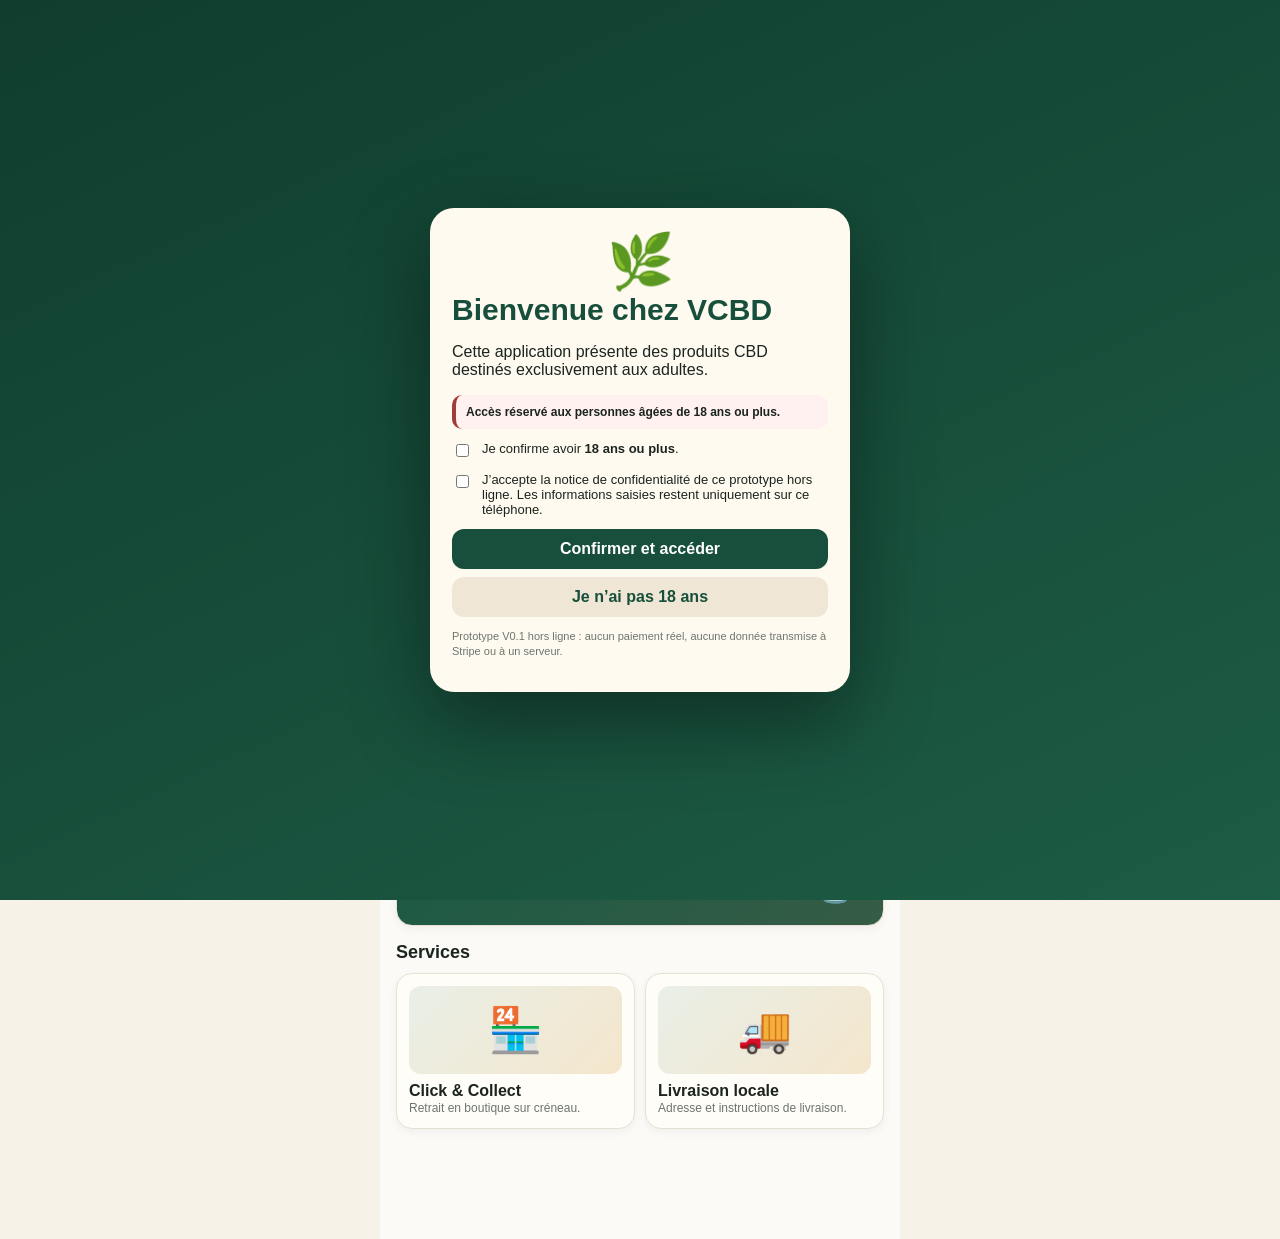
==== client/src/main/assets/index.html @ 36d1ec94 "Add complete offline VCBD client prototype" ====
<!doctype html><html lang="fr"><head><meta charset="utf-8"><meta name="viewport" content="width=device-width,initial-scale=1,maximum-scale=1,user-scalable=no"><title>VCBD Client</title><style>
:root{--g:#174f3c;--g2:#0f3d2f;--cream:#f7f2e8;--beige:#e9dfcc;--gold:#b99a5d;--text:#1b241f;--muted:#6d756f;--danger:#a33b35;--ok:#278454;--card:#fffdf8}*{box-sizing:border-box}body{margin:0;font-family:Arial,Helvetica,sans-serif;background:var(--cream);color:var(--text)}button,input,select,textarea{font:inherit}.app{max-width:520px;margin:auto;min-height:100vh;background:#fbfaf6;position:relative;padding-bottom:78px}.top{background:linear-gradient(140deg,var(--g2),var(--g));color:#fff;padding:18px 18px 20px}.brand{display:flex;align-items:center;gap:10px;font-size:25px;font-weight:800}.leaf{font-size:30px}.sub{font-size:12px;opacity:.85}.hero{margin-top:14px;background:rgba(255,255,255,.1);border:1px solid rgba(255,255,255,.18);border-radius:18px;padding:16px}.agepill{display:inline-flex;gap:6px;background:#fff;color:var(--g);padding:7px 10px;border-radius:999px;font-weight:700;font-size:12px}.hours{display:flex;gap:8px;margin-top:12px;flex-wrap:wrap}.chip{background:#fff;color:#2a352f;border-radius:12px;padding:9px 11px;font-size:12px;font-weight:700}.content{padding:16px}.section{margin:16px 0}.section h2{font-size:18px;margin:0 0 10px}.products{display:grid;grid-template-columns:1fr 1fr;gap:10px}.card{background:var(--card);border:1px solid #e7e0d4;border-radius:16px;padding:12px;box-shadow:0 3px 10px #0000000c}.pic{height:88px;border-radius:12px;background:linear-gradient(135deg,#e9efe7,#f4e6cc);display:flex;align-items:center;justify-content:center;font-size:44px}.title{font-weight:800;margin-top:8px}.muted{color:var(--muted);font-size:12px;line-height:1.35}.price{font-weight:800;margin-top:7px}.btn{border:0;border-radius:12px;padding:11px 14px;background:var(--g);color:white;font-weight:800}.btn.alt{background:#efe6d5;color:var(--g)}.btn.full{width:100%}.row{display:flex;gap:8px;align-items:center}.space{justify-content:space-between}.bottom{position:fixed;bottom:0;left:50%;transform:translateX(-50%);width:min(520px,100%);background:#fff;border-top:1px solid #e5ded2;display:grid;grid-template-columns:repeat(5,1fr);padding:8px 4px 10px;z-index:20}.nav{background:none;border:0;color:#526159;font-size:11px}.nav b{display:block;font-size:20px}.nav.active{color:var(--g);font-weight:800}.badge{background:var(--danger);color:#fff;border-radius:999px;padding:2px 6px;font-size:10px}.view{display:none}.view.active{display:block}.form label{display:block;font-size:12px;font-weight:700;margin:10px 0 5px}.form input,.form select,.form textarea{width:100%;padding:12px;border:1px solid #d8d0c3;border-radius:10px;background:white}.notice{background:#eef6f0;border-left:4px solid var(--ok);padding:10px;border-radius:10px;font-size:12px}.warn{background:#fff1ef;border-left-color:var(--danger)}.cartline{display:grid;grid-template-columns:48px 1fr auto;gap:10px;align-items:center;padding:10px 0;border-bottom:1px solid #eee}.qty button{border:1px solid #ccc;background:#fff;border-radius:8px;width:30px;height:30px}.qty{display:flex;gap:6px;align-items:center}.total{font-size:20px;font-weight:900}.gate{position:fixed;inset:0;background:linear-gradient(155deg,#103d2e,#1d5c45);z-index:1000;display:flex;align-items:center;justify-content:center;padding:18px}.gatebox{background:#fffaf0;border-radius:24px;padding:22px;max-width:420px;width:100%;box-shadow:0 30px 80px #0006}.gate h1{margin:0;color:var(--g);font-size:30px}.gate .big{font-size:54px;text-align:center}.check{display:flex;gap:10px;align-items:flex-start;margin:12px 0;font-size:13px}.blocked{text-align:center;padding:60px 20px}.status{padding:6px 9px;border-radius:999px;background:#e6f3ea;color:var(--ok);font-size:11px;font-weight:800}.storemap{height:170px;border-radius:16px;background:linear-gradient(135deg,#d7e6d7,#efe1c8);position:relative;overflow:hidden}.storemap:before,.storemap:after{content:"";position:absolute;background:#fff8;transform:rotate(25deg)}.storemap:before{width:500px;height:18px;left:-90px;top:70px}.storemap:after{width:18px;height:300px;left:220px;top:-60px}.pin{position:absolute;left:52%;top:45%;font-size:34px;z-index:2}.orderok{text-align:center;padding:25px}.stripe{border:1px solid #8b6cff;background:#f4f0ff;border-radius:12px;padding:12px}.tiny{font-size:11px}.deliver{border:1px solid #cfded2;background:#f6fbf7;border-radius:12px;padding:12px}.divider{height:1px;background:#e8e1d7;margin:14px 0}</style></head><body>
<div id="ageGate" class="gate"><div class="gatebox"><div class="big">🌿</div><h1>Bienvenue chez VCBD</h1><p>Cette application présente des produits CBD destinés exclusivement aux adultes.</p><div class="notice warn"><b>Accès réservé aux personnes âgées de 18 ans ou plus.</b></div><label class="check"><input id="ageCheck" type="checkbox"> <span>Je confirme avoir <b>18 ans ou plus</b>.</span></label><label class="check"><input id="privacyCheck" type="checkbox"> <span>J’accepte la notice de confidentialité de ce prototype hors ligne. Les informations saisies restent uniquement sur ce téléphone.</span></label><button class="btn full" onclick="enterApp()">Confirmer et accéder</button><button class="btn alt full" style="margin-top:8px" onclick="denyAge()">Je n’ai pas 18 ans</button><p class="tiny muted" style="margin-top:12px">Prototype V0.1 hors ligne : aucun paiement réel, aucune donnée transmise à Stripe ou à un serveur.</p></div></div>
<div class="app" id="app"><header class="top"><div class="brand"><span class="leaf">🌿</span><div>VCBD<div class="sub">CBD & Bien-être • Marseille</div></div></div><div class="hero"><div class="agepill">18+ Adultes uniquement</div><h2 style="margin:12px 0 4px">Bienvenue chez VCBD</h2><div class="sub">Votre boutique CBD • commande, retrait & livraison</div><div class="hours"><div class="chip">🕙 10h00–19h00</div><div class="chip">📍 Marseille 13008</div></div></div></header><main>
<section id="home" class="view active content"><div class="section"><div class="row space"><h2>Nos meilleures ventes</h2><button class="btn alt" onclick="showView('shop')">Voir tout</button></div><div id="best" class="products"></div></div><div class="section"><div class="card" style="background:linear-gradient(135deg,#1a5944,#365c45);color:white"><div class="row space"><div><div class="muted" style="color:#e8f2eb">Produit du moment</div><h2 style="margin:4px 0">Infusion Nuit Calme</h2><p style="font-size:13px">Chanvre, camomille, verveine et lavande.</p></div><div style="font-size:58px">🍵</div></div></div></div><div class="section"><h2>Services</h2><div class="products"><div class="card"><div class="pic">🏪</div><div class="title">Click & Collect</div><div class="muted">Retrait en boutique sur créneau.</div></div><div class="card"><div class="pic">🚚</div><div class="title">Livraison locale</div><div class="muted">Adresse et instructions de livraison.</div></div></div></div></section>
<section id="shop" class="view content"><div class="row space"><h2>Boutique</h2><span class="badge" id="cartBadge">0</span></div><div class="card"><input id="search" placeholder="Rechercher un produit..." oninput="renderProducts()" style="width:100%;padding:12px;border:1px solid #ddd;border-radius:10px"></div><div class="section"><div id="catalog" class="products"></div></div></section>
<section id="cart" class="view content"><h2>Mon panier</h2><div class="card" id="cartItems"></div><div class="section card"><div class="row space"><span>Sous-total</span><b id="subtotal">0,00 €</b></div><div class="row space" style="margin-top:8px"><span>Frais</span><b id="fees">0,00 €</b></div><div class="divider"></div><div class="row space total"><span>Total</span><span id="total">0,00 €</span></div></div><button class="btn full" onclick="showView('checkout')">Continuer</button></section>
<section id="checkout" class="view content"><h2>Coordonnées & livraison</h2><div class="notice">Toutes les données de cette démo sont enregistrées localement sur votre téléphone.</div><div class="form card"><label>Prénom</label><input id="firstName" placeholder="Votre prénom"><label>Nom</label><input id="lastName" placeholder="Votre nom"><label>Téléphone</label><input id="phone" type="tel" placeholder="06 ..."><label>E-mail</label><input id="email" type="email" placeholder="nom@email.fr"><label>Mode de réception</label><select id="fulfillment" onchange="toggleDelivery();updateTotals()"><option value="pickup">Retrait en boutique</option><option value="delivery">Livraison locale</option></select><div id="deliveryFields" style="display:none"><label>Adresse de livraison</label><input id="address" placeholder="N° et rue"><div class="row"><div style="flex:1"><label>Code postal</label><input id="zip" placeholder="13008"></div><div style="flex:1"><label>Ville</label><input id="city" value="Marseille"></div></div><label>Instructions de livraison</label><textarea id="instructions" rows="3" placeholder="Bâtiment, étage, interphone..."></textarea></div><div id="pickupFields"><label>Créneau de retrait</label><select id="slot"><option>14h00–15h00</option><option>15h00–16h00</option><option>16h00–17h00</option><option>17h00–18h00</option></select></div></div><div class="section card"><h2>Paiement</h2><label class="check"><input type="radio" name="pay" value="stripe" checked onchange="toggleStripe()"> Paiement par carte via Stripe — <b>démo</b></label><label class="check"><input type="radio" name="pay" value="onsite" onchange="toggleStripe()"> Paiement sur place</label><div id="stripeBox" class="stripe"><b>Stripe — mode prototype hors ligne</b><p class="muted">Aucune carte réelle n’est transmise. Utilisez uniquement les données de test affichées.</p><div class="form"><label>Carte de test</label><input value="4242 4242 4242 4242" readonly><div class="row"><input value="12/30" readonly><input value="123" readonly></div></div></div></div><div class="section card"><label class="check"><input id="adultOrder" type="checkbox"> Je confirme être âgé(e) de 18 ans ou plus.</label><div class="row space total"><span>Total</span><span id="checkoutTotal">0,00 €</span></div></div><button class="btn full" onclick="placeOrder()">Confirmer la commande</button></section>
<section id="profile" class="view content"><h2>VCBD Marseille</h2><div class="storemap"><div class="pin">📍</div></div><div class="section card"><b>VCBD — Boutique CBD & Bien-être</b><p class="muted">Marseille 13008 • secteur Vélodrome</p><p>🕙 Lundi–Samedi : 10h00–19h00<br>📞 04 XX XX XX XX</p></div><div class="section card"><h2>Confidentialité</h2><p class="muted">Cette V0.1 fonctionne intégralement hors ligne. Le profil, le panier et les commandes de démonstration sont stockés seulement dans la mémoire locale de l’application.</p><button class="btn alt" onclick="resetAge()">Revoir l’écran +18 / confidentialité</button></div></section>
<section id="success" class="view content"><div class="card orderok"><div style="font-size:62px">✅</div><h2>Commande enregistrée</h2><p id="successText"></p><p class="muted">Prototype hors ligne : la commande n’est pas transmise à la boutique et le paiement Stripe n’est pas réel.</p><button class="btn full" onclick="newOrder()">Retour à l’accueil</button></div></section></main><nav class="bottom"><button class="nav active" data-v="home" onclick="showView('home')"><b>⌂</b>Accueil</button><button class="nav" data-v="shop" onclick="showView('shop')"><b>▦</b>Boutique</button><button class="nav" data-v="cart" onclick="showView('cart')"><b>🛒</b>Panier</button><button class="nav" data-v="checkout" onclick="showView('checkout')"><b>✓</b>Commander</button><button class="nav" data-v="profile" onclick="showView('profile')"><b>◎</b>Profil</button></nav></div>
<script>const products=[{id:1,n:'Huile CBD 10%',d:'Spectre complet • 10 ml',p:34.90,e:'🧴'},{id:2,n:'Fleurs Amnesia CBD',d:'Fleurs premium • 1 g',p:8.90,e:'🌿'},{id:3,n:'Infusion Nuit Calme',d:'Chanvre & plantes • boîte',p:12.90,e:'🍵'},{id:4,n:'Baume Relaxant',d:'CBD 5% • 30 ml',p:24.90,e:'🫙'},{id:5,n:'Gummies Zen',d:'CBD 25 mg • x20',p:18.90,e:'🍬'},{id:6,n:'Grinder VCBD',d:'Aluminium premium',p:12.00,e:'⚙️'}];let cart=JSON.parse(localStorage.getItem('vcbd_cart')||'{}');function money(x){return x.toFixed(2).replace('.',',')+' €'}function save(){localStorage.setItem('vcbd_cart',JSON.stringify(cart));renderCart();updateBadge()}function enterApp(){if(!ageCheck.checked||!privacyCheck.checked){alert('Merci de confirmer votre majorité et la notice de confidentialité.');return}localStorage.setItem('vcbd_age_ok','1');ageGate.style.display='none'}function denyAge(){ageGate.innerHTML='<div class="gatebox blocked"><div class="big">🔒</div><h1>Accès refusé</h1><p>Cette application est réservée aux adultes de 18 ans ou plus.</p></div>'}function resetAge(){localStorage.removeItem('vcbd_age_ok');location.reload()}function productCard(p){return `<div class="card"><div class="pic">${p.e}</div><div class="title">${p.n}</div><div class="muted">${p.d}</div><div class="row space"><div class="price">${money(p.p)}</div><span class="status">En stock</span></div><button class="btn full" style="margin-top:9px" onclick="add(${p.id})">Ajouter</button></div>`}function renderProducts(){let q=(document.getElementById('search')?.value||'').toLowerCase();catalog.innerHTML=products.filter(p=>p.n.toLowerCase().includes(q)).map(productCard).join('')}function renderBest(){best.innerHTML=products.slice(0,4).map(productCard).join('')}function add(id){cart[id]=(cart[id]||0)+1;save();alert('Produit ajouté au panier.')}function change(id,d){cart[id]=(cart[id]||0)+d;if(cart[id]<=0)delete cart[id];save()}function subtotalVal(){return Object.entries(cart).reduce((s,[id,q])=>s+products.find(p=>p.id==id).p*q,0)}function feeVal(){return document.getElementById('fulfillment')?.value==='delivery'&&subtotalVal()>0?4.90:0}function renderCart(){let entries=Object.entries(cart);cartItems.innerHTML=entries.length?entries.map(([id,q])=>{let p=products.find(x=>x.id==id);return `<div class="cartline"><div class="pic" style="height:48px">${p.e}</div><div><b>${p.n}</b><div class="muted">${money(p.p)}</div></div><div class="qty"><button onclick="change(${id},-1)">−</button><b>${q}</b><button onclick="change(${id},1)">+</button></div></div>`}).join(''):'<p class="muted">Votre panier est vide.</p>';updateTotals()}function updateTotals(){let s=subtotalVal(),f=feeVal(),t=s+f;subtotal.textContent=money(s);fees.textContent=money(f);total.textContent=money(t);checkoutTotal.textContent=money(t)}function updateBadge(){cartBadge.textContent=Object.values(cart).reduce((a,b)=>a+b,0)}function toggleDelivery(){let d=fulfillment.value==='delivery';deliveryFields.style.display=d?'block':'none';pickupFields.style.display=d?'none':'block'}function toggleStripe(){stripeBox.style.display=document.querySelector('input[name=pay]:checked').value==='stripe'?'block':'none'}function showView(id){document.querySelectorAll('.view').forEach(v=>v.classList.remove('active'));document.getElementById(id).classList.add('active');document.querySelectorAll('.nav').forEach(n=>n.classList.toggle('active',n.dataset.v===id));if(id==='cart'||id==='checkout')updateTotals();window.scrollTo(0,0)}function placeOrder(){if(!Object.keys(cart).length){alert('Votre panier est vide.');return}if(!firstName.value.trim()||!lastName.value.trim()||!phone.value.trim()){alert('Merci de renseigner prénom, nom et téléphone.');return}if(fulfillment.value==='delivery'&&(!address.value.trim()||!zip.value.trim()||!city.value.trim())){alert('Merci de renseigner l’adresse complète de livraison.');return}if(!adultOrder.checked){alert('Merci de confirmer que vous avez 18 ans ou plus.');return}let pay=document.querySelector('input[name=pay]:checked').value;let order={id:'VCBD-'+Date.now().toString().slice(-6),name:firstName.value+' '+lastName.value,total:subtotalVal()+feeVal(),fulfillment:fulfillment.value,payment:pay,date:new Date().toISOString()};let h=JSON.parse(localStorage.getItem('vcbd_orders')||'[]');h.unshift(order);localStorage.setItem('vcbd_orders',JSON.stringify(h));successText.textContent=`${order.id} • ${order.name} • ${money(order.total)} • ${order.fulfillment==='delivery'?'livraison':'retrait boutique'}`;cart={};save();showView('success')}function newOrder(){showView('home')}if(localStorage.getItem('vcbd_age_ok')==='1')ageGate.style.display='none';renderProducts();renderBest();renderCart();updateBadge();</script></body></html>
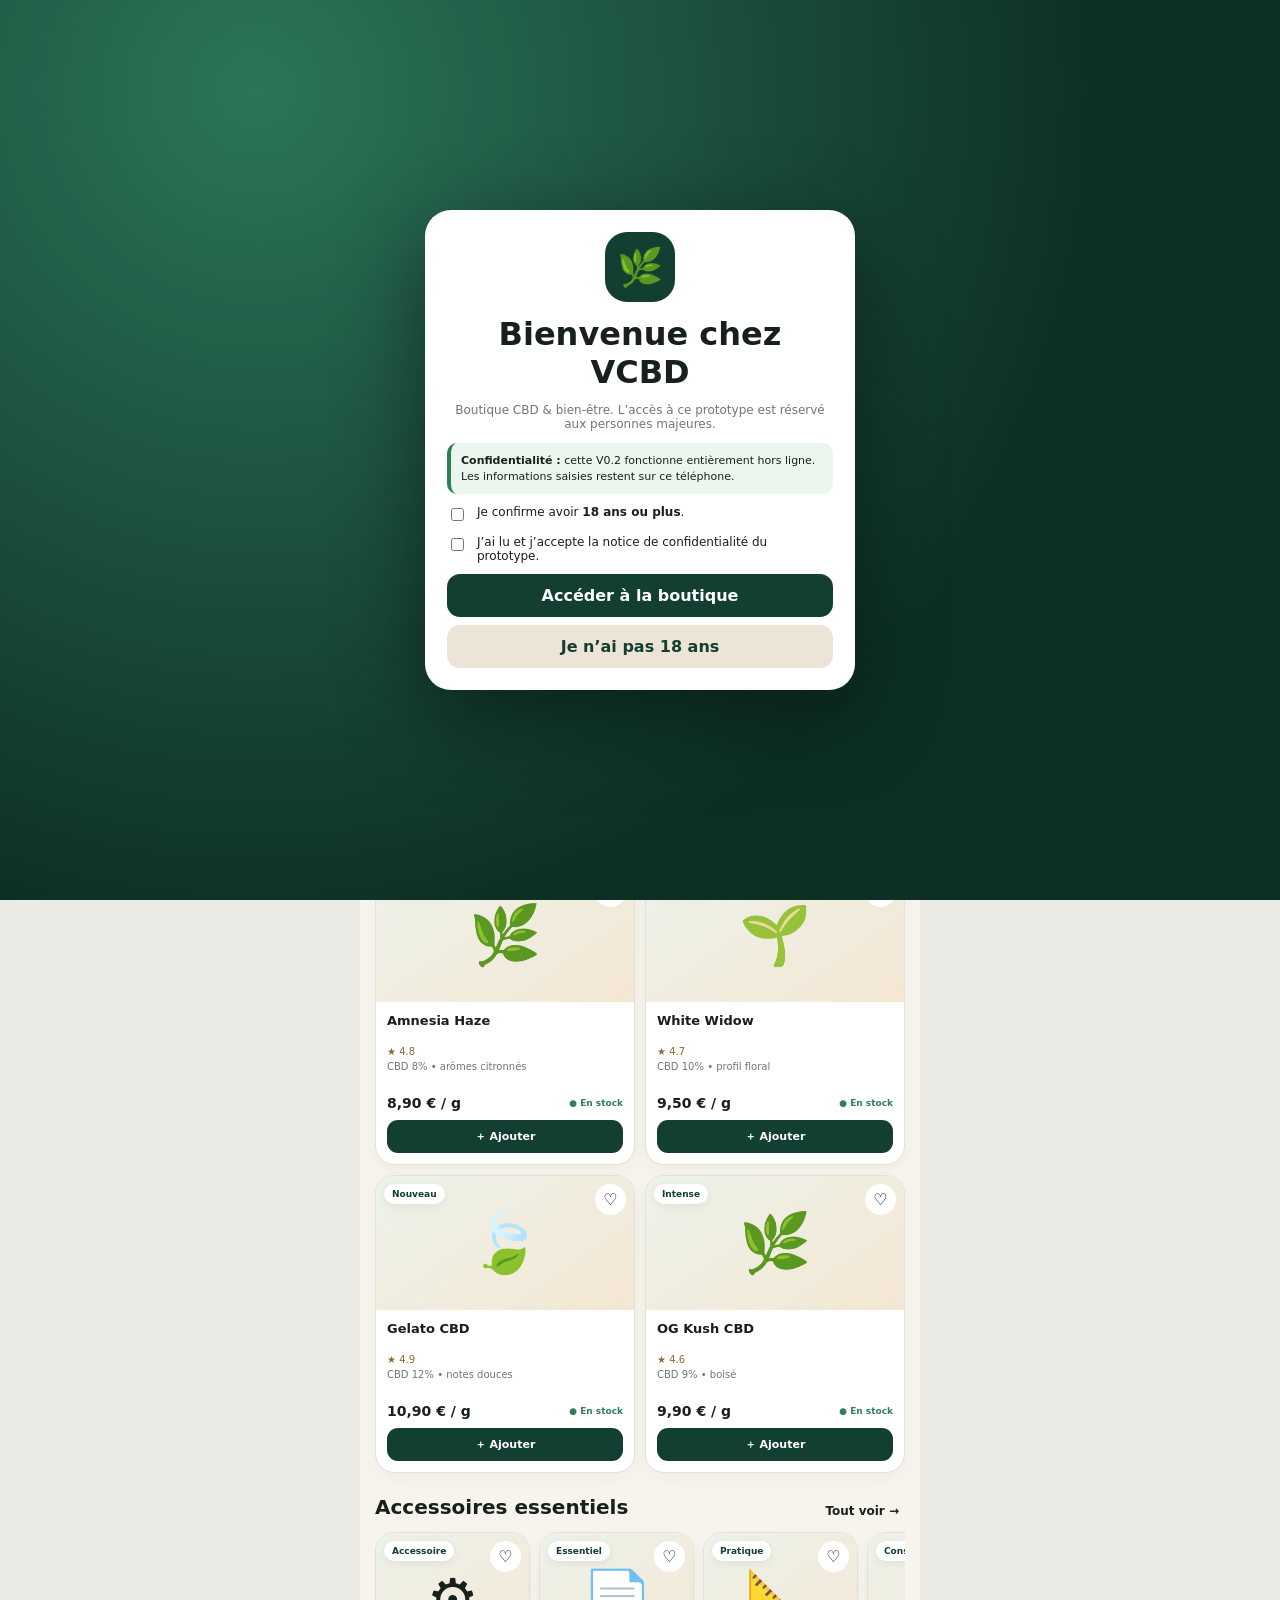
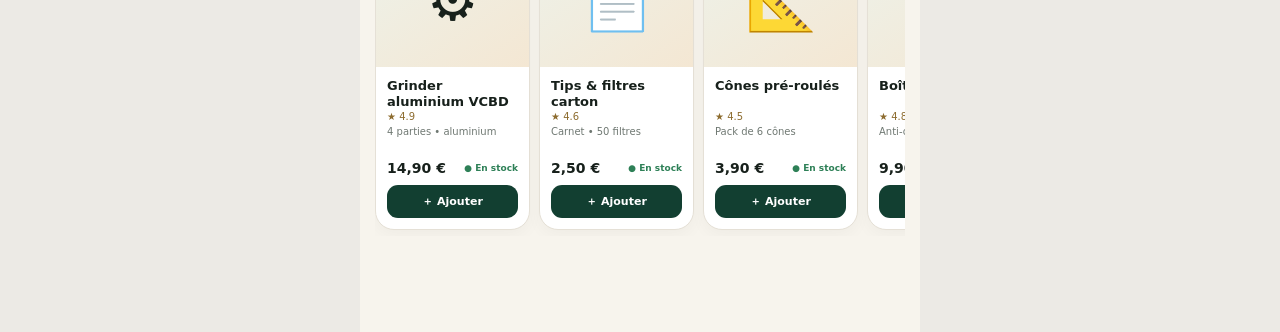
==== commit 43c161df: "Redesign client app as modern ecommerce V0.2" ====
--- a/client/src/main/assets/index.html
+++ b/client/src/main/assets/index.html
@@ -1,11 +1,52 @@
-<!doctype html><html lang="fr"><head><meta charset="utf-8"><meta name="viewport" content="width=device-width,initial-scale=1,maximum-scale=1,user-scalable=no"><title>VCBD Client</title><style>
-:root{--g:#174f3c;--g2:#0f3d2f;--cream:#f7f2e8;--beige:#e9dfcc;--gold:#b99a5d;--text:#1b241f;--muted:#6d756f;--danger:#a33b35;--ok:#278454;--card:#fffdf8}*{box-sizing:border-box}body{margin:0;font-family:Arial,Helvetica,sans-serif;background:var(--cream);color:var(--text)}button,input,select,textarea{font:inherit}.app{max-width:520px;margin:auto;min-height:100vh;background:#fbfaf6;position:relative;padding-bottom:78px}.top{background:linear-gradient(140deg,var(--g2),var(--g));color:#fff;padding:18px 18px 20px}.brand{display:flex;align-items:center;gap:10px;font-size:25px;font-weight:800}.leaf{font-size:30px}.sub{font-size:12px;opacity:.85}.hero{margin-top:14px;background:rgba(255,255,255,.1);border:1px solid rgba(255,255,255,.18);border-radius:18px;padding:16px}.agepill{display:inline-flex;gap:6px;background:#fff;color:var(--g);padding:7px 10px;border-radius:999px;font-weight:700;font-size:12px}.hours{display:flex;gap:8px;margin-top:12px;flex-wrap:wrap}.chip{background:#fff;color:#2a352f;border-radius:12px;padding:9px 11px;font-size:12px;font-weight:700}.content{padding:16px}.section{margin:16px 0}.section h2{font-size:18px;margin:0 0 10px}.products{display:grid;grid-template-columns:1fr 1fr;gap:10px}.card{background:var(--card);border:1px solid #e7e0d4;border-radius:16px;padding:12px;box-shadow:0 3px 10px #0000000c}.pic{height:88px;border-radius:12px;background:linear-gradient(135deg,#e9efe7,#f4e6cc);display:flex;align-items:center;justify-content:center;font-size:44px}.title{font-weight:800;margin-top:8px}.muted{color:var(--muted);font-size:12px;line-height:1.35}.price{font-weight:800;margin-top:7px}.btn{border:0;border-radius:12px;padding:11px 14px;background:var(--g);color:white;font-weight:800}.btn.alt{background:#efe6d5;color:var(--g)}.btn.full{width:100%}.row{display:flex;gap:8px;align-items:center}.space{justify-content:space-between}.bottom{position:fixed;bottom:0;left:50%;transform:translateX(-50%);width:min(520px,100%);background:#fff;border-top:1px solid #e5ded2;display:grid;grid-template-columns:repeat(5,1fr);padding:8px 4px 10px;z-index:20}.nav{background:none;border:0;color:#526159;font-size:11px}.nav b{display:block;font-size:20px}.nav.active{color:var(--g);font-weight:800}.badge{background:var(--danger);color:#fff;border-radius:999px;padding:2px 6px;font-size:10px}.view{display:none}.view.active{display:block}.form label{display:block;font-size:12px;font-weight:700;margin:10px 0 5px}.form input,.form select,.form textarea{width:100%;padding:12px;border:1px solid #d8d0c3;border-radius:10px;background:white}.notice{background:#eef6f0;border-left:4px solid var(--ok);padding:10px;border-radius:10px;font-size:12px}.warn{background:#fff1ef;border-left-color:var(--danger)}.cartline{display:grid;grid-template-columns:48px 1fr auto;gap:10px;align-items:center;padding:10px 0;border-bottom:1px solid #eee}.qty button{border:1px solid #ccc;background:#fff;border-radius:8px;width:30px;height:30px}.qty{display:flex;gap:6px;align-items:center}.total{font-size:20px;font-weight:900}.gate{position:fixed;inset:0;background:linear-gradient(155deg,#103d2e,#1d5c45);z-index:1000;display:flex;align-items:center;justify-content:center;padding:18px}.gatebox{background:#fffaf0;border-radius:24px;padding:22px;max-width:420px;width:100%;box-shadow:0 30px 80px #0006}.gate h1{margin:0;color:var(--g);font-size:30px}.gate .big{font-size:54px;text-align:center}.check{display:flex;gap:10px;align-items:flex-start;margin:12px 0;font-size:13px}.blocked{text-align:center;padding:60px 20px}.status{padding:6px 9px;border-radius:999px;background:#e6f3ea;color:var(--ok);font-size:11px;font-weight:800}.storemap{height:170px;border-radius:16px;background:linear-gradient(135deg,#d7e6d7,#efe1c8);position:relative;overflow:hidden}.storemap:before,.storemap:after{content:"";position:absolute;background:#fff8;transform:rotate(25deg)}.storemap:before{width:500px;height:18px;left:-90px;top:70px}.storemap:after{width:18px;height:300px;left:220px;top:-60px}.pin{position:absolute;left:52%;top:45%;font-size:34px;z-index:2}.orderok{text-align:center;padding:25px}.stripe{border:1px solid #8b6cff;background:#f4f0ff;border-radius:12px;padding:12px}.tiny{font-size:11px}.deliver{border:1px solid #cfded2;background:#f6fbf7;border-radius:12px;padding:12px}.divider{height:1px;background:#e8e1d7;margin:14px 0}</style></head><body>
-<div id="ageGate" class="gate"><div class="gatebox"><div class="big">🌿</div><h1>Bienvenue chez VCBD</h1><p>Cette application présente des produits CBD destinés exclusivement aux adultes.</p><div class="notice warn"><b>Accès réservé aux personnes âgées de 18 ans ou plus.</b></div><label class="check"><input id="ageCheck" type="checkbox"> <span>Je confirme avoir <b>18 ans ou plus</b>.</span></label><label class="check"><input id="privacyCheck" type="checkbox"> <span>J’accepte la notice de confidentialité de ce prototype hors ligne. Les informations saisies restent uniquement sur ce téléphone.</span></label><button class="btn full" onclick="enterApp()">Confirmer et accéder</button><button class="btn alt full" style="margin-top:8px" onclick="denyAge()">Je n’ai pas 18 ans</button><p class="tiny muted" style="margin-top:12px">Prototype V0.1 hors ligne : aucun paiement réel, aucune donnée transmise à Stripe ou à un serveur.</p></div></div>
-<div class="app" id="app"><header class="top"><div class="brand"><span class="leaf">🌿</span><div>VCBD<div class="sub">CBD & Bien-être • Marseille</div></div></div><div class="hero"><div class="agepill">18+ Adultes uniquement</div><h2 style="margin:12px 0 4px">Bienvenue chez VCBD</h2><div class="sub">Votre boutique CBD • commande, retrait & livraison</div><div class="hours"><div class="chip">🕙 10h00–19h00</div><div class="chip">📍 Marseille 13008</div></div></div></header><main>
-<section id="home" class="view active content"><div class="section"><div class="row space"><h2>Nos meilleures ventes</h2><button class="btn alt" onclick="showView('shop')">Voir tout</button></div><div id="best" class="products"></div></div><div class="section"><div class="card" style="background:linear-gradient(135deg,#1a5944,#365c45);color:white"><div class="row space"><div><div class="muted" style="color:#e8f2eb">Produit du moment</div><h2 style="margin:4px 0">Infusion Nuit Calme</h2><p style="font-size:13px">Chanvre, camomille, verveine et lavande.</p></div><div style="font-size:58px">🍵</div></div></div></div><div class="section"><h2>Services</h2><div class="products"><div class="card"><div class="pic">🏪</div><div class="title">Click & Collect</div><div class="muted">Retrait en boutique sur créneau.</div></div><div class="card"><div class="pic">🚚</div><div class="title">Livraison locale</div><div class="muted">Adresse et instructions de livraison.</div></div></div></div></section>
-<section id="shop" class="view content"><div class="row space"><h2>Boutique</h2><span class="badge" id="cartBadge">0</span></div><div class="card"><input id="search" placeholder="Rechercher un produit..." oninput="renderProducts()" style="width:100%;padding:12px;border:1px solid #ddd;border-radius:10px"></div><div class="section"><div id="catalog" class="products"></div></div></section>
-<section id="cart" class="view content"><h2>Mon panier</h2><div class="card" id="cartItems"></div><div class="section card"><div class="row space"><span>Sous-total</span><b id="subtotal">0,00 €</b></div><div class="row space" style="margin-top:8px"><span>Frais</span><b id="fees">0,00 €</b></div><div class="divider"></div><div class="row space total"><span>Total</span><span id="total">0,00 €</span></div></div><button class="btn full" onclick="showView('checkout')">Continuer</button></section>
-<section id="checkout" class="view content"><h2>Coordonnées & livraison</h2><div class="notice">Toutes les données de cette démo sont enregistrées localement sur votre téléphone.</div><div class="form card"><label>Prénom</label><input id="firstName" placeholder="Votre prénom"><label>Nom</label><input id="lastName" placeholder="Votre nom"><label>Téléphone</label><input id="phone" type="tel" placeholder="06 ..."><label>E-mail</label><input id="email" type="email" placeholder="nom@email.fr"><label>Mode de réception</label><select id="fulfillment" onchange="toggleDelivery();updateTotals()"><option value="pickup">Retrait en boutique</option><option value="delivery">Livraison locale</option></select><div id="deliveryFields" style="display:none"><label>Adresse de livraison</label><input id="address" placeholder="N° et rue"><div class="row"><div style="flex:1"><label>Code postal</label><input id="zip" placeholder="13008"></div><div style="flex:1"><label>Ville</label><input id="city" value="Marseille"></div></div><label>Instructions de livraison</label><textarea id="instructions" rows="3" placeholder="Bâtiment, étage, interphone..."></textarea></div><div id="pickupFields"><label>Créneau de retrait</label><select id="slot"><option>14h00–15h00</option><option>15h00–16h00</option><option>16h00–17h00</option><option>17h00–18h00</option></select></div></div><div class="section card"><h2>Paiement</h2><label class="check"><input type="radio" name="pay" value="stripe" checked onchange="toggleStripe()"> Paiement par carte via Stripe — <b>démo</b></label><label class="check"><input type="radio" name="pay" value="onsite" onchange="toggleStripe()"> Paiement sur place</label><div id="stripeBox" class="stripe"><b>Stripe — mode prototype hors ligne</b><p class="muted">Aucune carte réelle n’est transmise. Utilisez uniquement les données de test affichées.</p><div class="form"><label>Carte de test</label><input value="4242 4242 4242 4242" readonly><div class="row"><input value="12/30" readonly><input value="123" readonly></div></div></div></div><div class="section card"><label class="check"><input id="adultOrder" type="checkbox"> Je confirme être âgé(e) de 18 ans ou plus.</label><div class="row space total"><span>Total</span><span id="checkoutTotal">0,00 €</span></div></div><button class="btn full" onclick="placeOrder()">Confirmer la commande</button></section>
-<section id="profile" class="view content"><h2>VCBD Marseille</h2><div class="storemap"><div class="pin">📍</div></div><div class="section card"><b>VCBD — Boutique CBD & Bien-être</b><p class="muted">Marseille 13008 • secteur Vélodrome</p><p>🕙 Lundi–Samedi : 10h00–19h00<br>📞 04 XX XX XX XX</p></div><div class="section card"><h2>Confidentialité</h2><p class="muted">Cette V0.1 fonctionne intégralement hors ligne. Le profil, le panier et les commandes de démonstration sont stockés seulement dans la mémoire locale de l’application.</p><button class="btn alt" onclick="resetAge()">Revoir l’écran +18 / confidentialité</button></div></section>
-<section id="success" class="view content"><div class="card orderok"><div style="font-size:62px">✅</div><h2>Commande enregistrée</h2><p id="successText"></p><p class="muted">Prototype hors ligne : la commande n’est pas transmise à la boutique et le paiement Stripe n’est pas réel.</p><button class="btn full" onclick="newOrder()">Retour à l’accueil</button></div></section></main><nav class="bottom"><button class="nav active" data-v="home" onclick="showView('home')"><b>⌂</b>Accueil</button><button class="nav" data-v="shop" onclick="showView('shop')"><b>▦</b>Boutique</button><button class="nav" data-v="cart" onclick="showView('cart')"><b>🛒</b>Panier</button><button class="nav" data-v="checkout" onclick="showView('checkout')"><b>✓</b>Commander</button><button class="nav" data-v="profile" onclick="showView('profile')"><b>◎</b>Profil</button></nav></div>
-<script>const products=[{id:1,n:'Huile CBD 10%',d:'Spectre complet • 10 ml',p:34.90,e:'🧴'},{id:2,n:'Fleurs Amnesia CBD',d:'Fleurs premium • 1 g',p:8.90,e:'🌿'},{id:3,n:'Infusion Nuit Calme',d:'Chanvre & plantes • boîte',p:12.90,e:'🍵'},{id:4,n:'Baume Relaxant',d:'CBD 5% • 30 ml',p:24.90,e:'🫙'},{id:5,n:'Gummies Zen',d:'CBD 25 mg • x20',p:18.90,e:'🍬'},{id:6,n:'Grinder VCBD',d:'Aluminium premium',p:12.00,e:'⚙️'}];let cart=JSON.parse(localStorage.getItem('vcbd_cart')||'{}');function money(x){return x.toFixed(2).replace('.',',')+' €'}function save(){localStorage.setItem('vcbd_cart',JSON.stringify(cart));renderCart();updateBadge()}function enterApp(){if(!ageCheck.checked||!privacyCheck.checked){alert('Merci de confirmer votre majorité et la notice de confidentialité.');return}localStorage.setItem('vcbd_age_ok','1');ageGate.style.display='none'}function denyAge(){ageGate.innerHTML='<div class="gatebox blocked"><div class="big">🔒</div><h1>Accès refusé</h1><p>Cette application est réservée aux adultes de 18 ans ou plus.</p></div>'}function resetAge(){localStorage.removeItem('vcbd_age_ok');location.reload()}function productCard(p){return `<div class="card"><div class="pic">${p.e}</div><div class="title">${p.n}</div><div class="muted">${p.d}</div><div class="row space"><div class="price">${money(p.p)}</div><span class="status">En stock</span></div><button class="btn full" style="margin-top:9px" onclick="add(${p.id})">Ajouter</button></div>`}function renderProducts(){let q=(document.getElementById('search')?.value||'').toLowerCase();catalog.innerHTML=products.filter(p=>p.n.toLowerCase().includes(q)).map(productCard).join('')}function renderBest(){best.innerHTML=products.slice(0,4).map(productCard).join('')}function add(id){cart[id]=(cart[id]||0)+1;save();alert('Produit ajouté au panier.')}function change(id,d){cart[id]=(cart[id]||0)+d;if(cart[id]<=0)delete cart[id];save()}function subtotalVal(){return Object.entries(cart).reduce((s,[id,q])=>s+products.find(p=>p.id==id).p*q,0)}function feeVal(){return document.getElementById('fulfillment')?.value==='delivery'&&subtotalVal()>0?4.90:0}function renderCart(){let entries=Object.entries(cart);cartItems.innerHTML=entries.length?entries.map(([id,q])=>{let p=products.find(x=>x.id==id);return `<div class="cartline"><div class="pic" style="height:48px">${p.e}</div><div><b>${p.n}</b><div class="muted">${money(p.p)}</div></div><div class="qty"><button onclick="change(${id},-1)">−</button><b>${q}</b><button onclick="change(${id},1)">+</button></div></div>`}).join(''):'<p class="muted">Votre panier est vide.</p>';updateTotals()}function updateTotals(){let s=subtotalVal(),f=feeVal(),t=s+f;subtotal.textContent=money(s);fees.textContent=money(f);total.textContent=money(t);checkoutTotal.textContent=money(t)}function updateBadge(){cartBadge.textContent=Object.values(cart).reduce((a,b)=>a+b,0)}function toggleDelivery(){let d=fulfillment.value==='delivery';deliveryFields.style.display=d?'block':'none';pickupFields.style.display=d?'none':'block'}function toggleStripe(){stripeBox.style.display=document.querySelector('input[name=pay]:checked').value==='stripe'?'block':'none'}function showView(id){document.querySelectorAll('.view').forEach(v=>v.classList.remove('active'));document.getElementById(id).classList.add('active');document.querySelectorAll('.nav').forEach(n=>n.classList.toggle('active',n.dataset.v===id));if(id==='cart'||id==='checkout')updateTotals();window.scrollTo(0,0)}function placeOrder(){if(!Object.keys(cart).length){alert('Votre panier est vide.');return}if(!firstName.value.trim()||!lastName.value.trim()||!phone.value.trim()){alert('Merci de renseigner prénom, nom et téléphone.');return}if(fulfillment.value==='delivery'&&(!address.value.trim()||!zip.value.trim()||!city.value.trim())){alert('Merci de renseigner l’adresse complète de livraison.');return}if(!adultOrder.checked){alert('Merci de confirmer que vous avez 18 ans ou plus.');return}let pay=document.querySelector('input[name=pay]:checked').value;let order={id:'VCBD-'+Date.now().toString().slice(-6),name:firstName.value+' '+lastName.value,total:subtotalVal()+feeVal(),fulfillment:fulfillment.value,payment:pay,date:new Date().toISOString()};let h=JSON.parse(localStorage.getItem('vcbd_orders')||'[]');h.unshift(order);localStorage.setItem('vcbd_orders',JSON.stringify(h));successText.textContent=`${order.id} • ${order.name} • ${money(order.total)} • ${order.fulfillment==='delivery'?'livraison':'retrait boutique'}`;cart={};save();showView('success')}function newOrder(){showView('home')}if(localStorage.getItem('vcbd_age_ok')==='1')ageGate.style.display='none';renderProducts();renderBest();renderCart();updateBadge();</script></body></html>+<!doctype html>
+<html lang="fr"><head><meta charset="utf-8"><meta name="viewport" content="width=device-width,initial-scale=1,maximum-scale=1,user-scalable=no"><title>VCBD Client V0.2</title><style>
+:root{--g:#123f31;--g2:#1f6049;--sage:#dfe9df;--cream:#f7f4ed;--sand:#ece4d6;--ink:#17201b;--muted:#6f7872;--line:#e5e0d6;--card:#fff;--gold:#c4a25e;--red:#a54138;--ok:#2e8057;--shadow:0 10px 28px rgba(22,49,38,.09)}*{box-sizing:border-box}html,body{margin:0;background:#eceae5;color:var(--ink);font-family:Inter,ui-sans-serif,system-ui,-apple-system,Segoe UI,Roboto,Arial}button,input,select,textarea{font:inherit}button{cursor:pointer}.app{max-width:560px;margin:auto;min-height:100vh;background:var(--cream);padding-bottom:82px}.topbar{position:sticky;top:0;z-index:40;background:rgba(247,244,237,.96);backdrop-filter:blur(14px);border-bottom:1px solid var(--line)}.head{display:flex;align-items:center;justify-content:space-between;padding:13px 16px}.brand{display:flex;gap:9px;align-items:center}.logo{width:38px;height:38px;border-radius:13px;background:var(--g);color:#fff;display:grid;place-items:center;font-size:22px}.brand strong{font-size:21px;letter-spacing:.5px}.brand small{display:block;color:var(--muted);font-size:10px}.iconbtn{border:0;background:#fff;width:40px;height:40px;border-radius:12px;box-shadow:0 3px 12px #0000000c;position:relative}.count{position:absolute;right:-3px;top:-4px;background:var(--red);color:#fff;border-radius:999px;font-size:10px;min-width:18px;height:18px;display:grid;place-items:center;padding:0 4px}.promo{background:var(--g);color:white;text-align:center;padding:7px;font-size:11px}.content{padding:14px 15px}.hero{background:linear-gradient(135deg,#183f32,#2f6b51 60%,#d0b16e);color:white;border-radius:24px;padding:22px;min-height:210px;position:relative;overflow:hidden;box-shadow:var(--shadow)}.hero:after{content:"🌿";position:absolute;font-size:150px;right:-22px;bottom:-42px;opacity:.17;transform:rotate(-16deg)}.hero h1{font-size:31px;line-height:1.05;margin:18px 0 8px;max-width:310px}.hero p{font-size:13px;opacity:.88;max-width:300px;line-height:1.45}.eyebrow{display:inline-flex;gap:6px;background:#ffffff18;border:1px solid #ffffff35;padding:7px 10px;border-radius:999px;font-size:11px;font-weight:700}.actions{display:flex;gap:8px;margin-top:18px}.btn{border:0;border-radius:13px;padding:12px 15px;font-weight:800;background:var(--g);color:#fff}.hero .btn{background:#fff;color:var(--g)}.btn.secondary{background:var(--sand);color:var(--g)}.btn.full{width:100%}.section{margin-top:22px}.section-title{display:flex;align-items:end;justify-content:space-between;margin-bottom:11px}.section-title h2{margin:0;font-size:20px}.section-title button{border:0;background:none;color:var(--green2);font-weight:700;font-size:12px}.trust{display:grid;grid-template-columns:repeat(3,1fr);gap:7px;margin-top:11px}.trust div{background:white;border:1px solid var(--line);border-radius:14px;text-align:center;padding:10px 6px;font-size:10px;color:#526059}.trust b{display:block;color:var(--g);font-size:16px;margin-bottom:3px}.hscroll{display:flex;gap:9px;overflow:auto;padding:2px 0 6px;scrollbar-width:none}.cat{min-width:92px;background:#fff;border:1px solid var(--line);border-radius:17px;padding:12px 8px;text-align:center;box-shadow:0 3px 12px #00000008}.cat span{font-size:30px;display:block;margin-bottom:6px}.cat b{font-size:11px}.banner{background:linear-gradient(135deg,#f0e2c5,#eef3e9);border:1px solid #dfd7c7;border-radius:19px;padding:16px;display:flex;justify-content:space-between;align-items:center}.banner h3{margin:0 0 5px}.banner p{margin:0;color:var(--muted);font-size:12px}.banner .emoji{font-size:56px}.grid{display:grid;grid-template-columns:1fr 1fr;gap:10px}.product{background:#fff;border:1px solid var(--line);border-radius:19px;overflow:hidden;box-shadow:0 5px 16px #00000009;position:relative}.visual{height:134px;background:linear-gradient(145deg,#edf2ea,#f4e7d3);display:grid;place-items:center;font-size:58px;position:relative}.visual .tag{position:absolute;left:8px;top:8px;background:#fff;color:var(--g);padding:5px 8px;border-radius:999px;font-size:9px;font-weight:800;box-shadow:0 2px 8px #0001}.heart{position:absolute;right:8px;top:8px;border:0;background:#fff;border-radius:50%;width:31px;height:31px;font-size:16px}.info{padding:11px}.info .name{font-weight:850;font-size:13px;line-height:1.25;min-height:33px}.meta{font-size:10px;color:var(--muted);margin:4px 0;min-height:26px}.rating{font-size:10px;color:#8d6c2f}.price-line{display:flex;justify-content:space-between;align-items:center;margin-top:8px}.price{font-weight:900;font-size:14px}.stock{font-size:9px;color:var(--ok);font-weight:700}.add{width:100%;margin-top:9px;background:var(--g);color:#fff;border:0;border-radius:11px;padding:9px;font-weight:800;font-size:11px}.searchbox{display:flex;gap:8px;background:#fff;padding:10px;border:1px solid var(--line);border-radius:16px;box-shadow:0 5px 14px #00000008}.searchbox input{border:0;outline:0;flex:1;background:transparent}.filters{display:flex;gap:7px;overflow:auto;margin:12px 0;scrollbar-width:none}.chip{border:1px solid var(--line);background:#fff;border-radius:999px;padding:8px 11px;white-space:nowrap;font-size:11px;font-weight:700}.chip.active{background:var(--g);color:#fff;border-color:var(--g)}.sort{display:flex;justify-content:space-between;align-items:center;color:var(--muted);font-size:11px;margin-bottom:10px}.sort select{border:1px solid var(--line);background:#fff;border-radius:10px;padding:7px}.view{display:none}.view.active{display:block}.empty{background:#fff;border:1px dashed #cfc8bb;border-radius:18px;padding:28px;text-align:center;color:var(--muted)}.cartitem{display:grid;grid-template-columns:70px 1fr auto;gap:10px;padding:11px 0;border-bottom:1px solid var(--line)}.thumb{width:70px;height:70px;border-radius:14px;background:linear-gradient(145deg,#e9efe7,#f3e2cc);display:grid;place-items:center;font-size:34px}.cartitem b{font-size:12px}.qty{display:flex;gap:6px;align-items:center;margin-top:8px}.qty button{width:27px;height:27px;border-radius:8px;border:1px solid var(--line);background:white}.summary{background:#fff;border:1px solid var(--line);border-radius:18px;padding:14px;margin-top:12px}.sumrow{display:flex;justify-content:space-between;margin:7px 0;font-size:12px}.sumrow.total{font-size:19px;font-weight:900;padding-top:9px;border-top:1px solid var(--line)}.promo-code{display:flex;gap:7px;margin-top:10px}.promo-code input{flex:1;border:1px solid var(--line);border-radius:11px;padding:11px}.formcard{background:#fff;border:1px solid var(--line);border-radius:18px;padding:14px;margin:11px 0}.formcard h3{margin:0 0 8px}.formcard label{display:block;font-size:10px;font-weight:800;margin:9px 0 4px;color:#536058}.formcard input,.formcard select,.formcard textarea{width:100%;border:1px solid #dcd7cc;border-radius:11px;padding:11px;background:#fff}.twocol{display:grid;grid-template-columns:1fr 1fr;gap:8px}.method{display:flex;align-items:flex-start;gap:9px;border:1px solid var(--line);border-radius:13px;padding:11px;margin:8px 0}.method.selected{border-color:#74a489;background:#f1f7f3}.stripe{background:#f7f4ff;border:1px solid #d6cdfd;border-radius:14px;padding:12px}.notice{font-size:11px;line-height:1.4;background:#edf5ef;border-left:4px solid var(--ok);padding:10px;border-radius:10px}.agegate{position:fixed;inset:0;z-index:999;background:radial-gradient(circle at 20% 10%,#2c7558,#0d3025 65%);display:flex;align-items:center;justify-content:center;padding:18px}.gatebox{max-width:430px;width:100%;background:#fff;border-radius:26px;padding:22px;box-shadow:0 25px 90px #0007}.gate-logo{width:70px;height:70px;border-radius:22px;background:var(--g);color:#fff;display:grid;place-items:center;font-size:37px;margin:auto}.gatebox h1{text-align:center;margin:13px 0 5px}.gatebox p{text-align:center;color:var(--muted);font-size:12px}.check{display:flex;gap:10px;align-items:flex-start;font-size:12px;margin:11px 0}.profilecard{background:linear-gradient(135deg,#173e31,#2b654d);color:white;border-radius:21px;padding:18px}.statline{display:grid;grid-template-columns:repeat(3,1fr);gap:7px;margin-top:12px}.statline div{background:#ffffff12;border:1px solid #ffffff24;border-radius:12px;padding:9px;text-align:center;font-size:10px}.ordersmall{background:#fff;border:1px solid var(--line);border-radius:14px;padding:12px;margin:8px 0}.bottom{position:fixed;bottom:0;left:50%;transform:translateX(-50%);width:min(560px,100%);display:grid;grid-template-columns:repeat(5,1fr);background:#fff;border-top:1px solid var(--line);padding:8px 3px 10px;z-index:50}.nav{border:0;background:none;color:#69736d;font-size:9px}.nav .nicon{display:block;font-size:21px;margin-bottom:2px}.nav.active{color:var(--g);font-weight:800}.sheet{position:fixed;inset:0;background:#0006;z-index:200;display:none;align-items:flex-end;justify-content:center}.sheet.open{display:flex}.sheetbox{width:min(560px,100%);max-height:88vh;overflow:auto;background:var(--cream);border-radius:26px 26px 0 0;padding:18px}.sheetvisual{height:235px;border-radius:22px;background:linear-gradient(145deg,#e2ebdf,#f1dfc7);display:grid;place-items:center;font-size:100px;position:relative}.close{position:absolute;right:16px;top:16px;width:38px;height:38px;border:0;border-radius:50%;background:#fff;font-size:18px}.pill{display:inline-block;background:#e6efe7;color:var(--g);padding:6px 9px;border-radius:999px;font-size:10px;font-weight:800}.detailhead{display:flex;justify-content:space-between;gap:10px;align-items:flex-start;margin-top:14px}.detailhead h2{margin:0;font-size:23px}.desc{color:var(--muted);font-size:12px;line-height:1.5}.attributes{display:grid;grid-template-columns:repeat(3,1fr);gap:7px}.attr{background:#fff;border:1px solid var(--line);border-radius:12px;padding:9px;text-align:center;font-size:10px}.attr b{display:block;font-size:12px;margin-bottom:3px}.toast{position:fixed;left:50%;bottom:92px;transform:translateX(-50%) translateY(20px);opacity:0;background:#172c23;color:#fff;padding:11px 15px;border-radius:999px;font-size:11px;z-index:300;transition:.25s}.toast.show{opacity:1;transform:translateX(-50%) translateY(0)}</style></head><body>
+<div id="gate" class="agegate"><div class="gatebox"><div class="gate-logo">🌿</div><h1>Bienvenue chez VCBD</h1><p>Boutique CBD & bien-être. L’accès à ce prototype est réservé aux personnes majeures.</p><div class="notice"><b>Confidentialité :</b> cette V0.2 fonctionne entièrement hors ligne. Les informations saisies restent sur ce téléphone.</div><label class="check"><input id="ageOK" type="checkbox"> <span>Je confirme avoir <b>18 ans ou plus</b>.</span></label><label class="check"><input id="privacyOK" type="checkbox"> <span>J’ai lu et j’accepte la notice de confidentialité du prototype.</span></label><button class="btn full" onclick="enter()">Accéder à la boutique</button><button class="btn secondary full" style="margin-top:8px" onclick="deny()">Je n’ai pas 18 ans</button></div></div>
+<div class="app"><div class="topbar"><div class="promo">✨ V0.2 Boutique • Code <b>WELCOME10</b> : -10 % en démonstration</div><div class="head"><div class="brand"><div class="logo">🌿</div><div><strong>VCBD</strong><small>CBD & Bien-être • Marseille</small></div></div><div style="display:flex;gap:7px"><button class="iconbtn" onclick="showView('favorites')">♡</button><button class="iconbtn" onclick="showView('cart')">🛒<span id="headerCount" class="count">0</span></button></div></div></div><main>
+<section id="home" class="view active content"><div class="hero"><span class="eyebrow">🌱 Sélection bien-être • 18+</span><h1>Votre boutique CBD, simplement.</h1><p>Découvrez nos fleurs, huiles, résines, infusions, cosmétiques et accessoires avec retrait ou livraison locale.</p><div class="actions"><button class="btn" onclick="setCat('Tous');showView('shop')">Découvrir</button><button class="btn secondary" onclick="setCat('Accessoires');showView('shop')">Accessoires</button></div></div><div class="trust"><div><b>✓</b>Qualité contrôlée</div><div><b>🏪</b>Click & Collect</div><div><b>🚚</b>Livraison locale</div></div><div class="section"><div class="section-title"><h2>Explorer</h2><button onclick="showView('shop')">Tout voir →</button></div><div id="homeCats" class="hscroll"></div></div><div class="section"><div class="banner"><div><span class="pill">Nouveau</span><h3>Pack découverte VCBD</h3><p>Une sélection pour découvrir plusieurs univers.</p><button class="btn" style="margin-top:10px;padding:9px 12px" onclick="openProduct(18)">Voir le pack</button></div><div class="emoji">🎁</div></div></div><div class="section"><div class="section-title"><h2>Fleurs populaires</h2><button onclick="setCat('Fleurs');showView('shop')">Voir les fleurs →</button></div><div id="flowerGrid" class="grid"></div></div><div class="section"><div class="section-title"><h2>Accessoires essentiels</h2><button onclick="setCat('Accessoires');showView('shop')">Tout voir →</button></div><div id="accessoryScroll" class="hscroll"></div></div></section>
+<section id="shop" class="view content"><div class="section-title"><h2>La boutique</h2><button onclick="clearFilters()">Réinitialiser</button></div><div class="searchbox"><span>⌕</span><input id="search" placeholder="Rechercher fleur, huile, grinder..." oninput="renderShop()"><button class="iconbtn" style="width:34px;height:34px" onclick="toggleOnlyFav()">♡</button></div><div id="chips" class="filters"></div><div class="sort"><span id="resultCount">0 produits</span><select id="sort" onchange="renderShop()"><option value="popular">Populaires</option><option value="low">Prix croissant</option><option value="high">Prix décroissant</option><option value="name">Nom A–Z</option></select></div><div id="shopGrid" class="grid"></div></section>
+<section id="favorites" class="view content"><div class="section-title"><h2>Mes favoris</h2><button onclick="showView('shop')">Boutique →</button></div><div id="favGrid" class="grid"></div></section>
+<section id="cart" class="view content"><div class="section-title"><h2>Mon panier</h2><button onclick="clearCart()">Vider</button></div><div id="cartList"></div><div class="summary"><div class="promo-code"><input id="promoInput" placeholder="Code promo"><button class="btn secondary" onclick="applyPromo()">Appliquer</button></div><div class="sumrow"><span>Sous-total</span><b id="sub">0,00 €</b></div><div class="sumrow"><span>Remise</span><b id="discount">0,00 €</b></div><div class="sumrow"><span>Frais estimés</span><b id="fee">0,00 €</b></div><div class="sumrow total"><span>Total</span><span id="total">0,00 €</span></div></div><button class="btn full" style="margin-top:11px" onclick="goCheckout()">Passer la commande</button></section>
+<section id="checkout" class="view content"><div class="section-title"><h2>Finaliser</h2><button onclick="showView('cart')">← Panier</button></div><div class="formcard"><h3>1. Vos coordonnées</h3><div class="twocol"><div><label>Prénom</label><input id="first" placeholder="Prénom"></div><div><label>Nom</label><input id="last" placeholder="Nom"></div></div><label>Téléphone</label><input id="phone" placeholder="06 ..."><label>E-mail</label><input id="mail" type="email" placeholder="vous@email.fr"></div><div class="formcard"><h3>2. Réception</h3><label class="method selected"><input type="radio" name="ful" value="pickup" checked onchange="switchFulfillment()"> <span><b>Retrait en boutique</b><br><small>VCBD Marseille 13008 • Gratuit</small></span></label><label class="method"><input type="radio" name="ful" value="delivery" onchange="switchFulfillment()"> <span><b>Livraison locale</b><br><small>Adresse et créneau à préciser</small></span></label><div id="pickupFields"><label>Créneau</label><select id="slot"><option>Aujourd’hui 14h–15h</option><option>Aujourd’hui 15h–16h</option><option>Demain 10h–11h</option></select></div><div id="deliveryFields" style="display:none"><label>Adresse</label><input id="address" placeholder="N° et rue"><div class="twocol"><div><label>Code postal</label><input id="zip" value="13008"></div><div><label>Ville</label><input id="city" value="Marseille"></div></div><label>Instructions</label><textarea id="instructions" rows="3" placeholder="Bâtiment, étage, interphone..."></textarea></div></div><div class="formcard"><h3>3. Paiement</h3><label class="method selected"><input type="radio" name="pay" value="stripe" checked onchange="switchPay()"> <span><b>Carte bancaire • Stripe</b><br><small>Simulation hors ligne</small></span></label><label class="method"><input type="radio" name="pay" value="onsite" onchange="switchPay()"> <span><b>Paiement sur place</b><br><small>Au comptoir lors du retrait</small></span></label><div id="stripeBox" class="stripe"><b>Stripe — mode démonstration</b><p class="desc">Aucune transaction réelle. Carte de test uniquement.</p><label>Numéro de carte</label><input value="4242 4242 4242 4242" readonly><div class="twocol"><input value="12/30" readonly><input value="123" readonly></div></div></div><div class="formcard"><label class="check"><input id="adultCheckout" type="checkbox"> <span>Je confirme être majeur(e) et avoir vérifié ma commande.</span></label><div class="sumrow total"><span>Total</span><span id="checkoutTotal">0,00 €</span></div></div><button class="btn full" onclick="placeOrder()">Confirmer la commande</button></section>
+<section id="profile" class="view content"><div class="profilecard"><div style="display:flex;gap:9px;align-items:center"><div class="logo" style="background:#fff;color:var(--g)">A</div><div><b>Client VCBD</b><div style="font-size:11px;opacity:.8">Profil prototype hors ligne</div></div></div><div class="statline"><div><b id="orderStat">0</b><br>Commandes</div><div><b id="favStat">0</b><br>Favoris</div><div><b>18+</b><br>Validé</div></div></div><div class="section"><h2>Mes dernières commandes</h2><div id="orderHistory"></div></div><div class="section formcard"><h3>La boutique</h3><p class="desc">VCBD • Marseille 13008 • secteur Vélodrome</p><p style="font-size:12px">🕙 Lundi–Samedi : 10h00–19h00<br>📍 Retrait boutique & livraison locale</p></div><div class="formcard"><h3>Confidentialité & majorité</h3><p class="desc">Cette V0.2 ne possède aucune permission Internet. Panier, favoris et commandes de démonstration restent localement sur ce téléphone.</p><button class="btn secondary" onclick="resetGate()">Revoir l’écran +18</button></div></section>
+<section id="success" class="view content"><div class="formcard" style="text-align:center;padding:30px 18px"><div style="font-size:65px">✅</div><h2>Commande enregistrée</h2><p id="successText" class="desc"></p><div class="notice">Prototype hors ligne : rien n’est transmis à la boutique et aucun paiement réel n’est effectué.</div><button class="btn full" style="margin-top:14px" onclick="newOrder()">Retour à l’accueil</button></div></section></main><nav class="bottom"><button class="nav active" data-v="home" onclick="showView('home')"><span class="nicon">⌂</span>Accueil</button><button class="nav" data-v="shop" onclick="showView('shop')"><span class="nicon">▦</span>Boutique</button><button class="nav" data-v="favorites" onclick="showView('favorites')"><span class="nicon">♡</span>Favoris</button><button class="nav" data-v="cart" onclick="showView('cart')"><span class="nicon">🛒</span>Panier</button><button class="nav" data-v="profile" onclick="showView('profile')"><span class="nicon">◎</span>Profil</button></nav></div>
+<div id="sheet" class="sheet" onclick="sheetBackdrop(event)"><div class="sheetbox"><div id="sheetVisual" class="sheetvisual"><button class="close" onclick="closeSheet()">×</button><span id="sheetEmoji">🌿</span></div><div class="detailhead"><div><span id="sheetCat" class="pill"></span><h2 id="sheetName"></h2><div id="sheetRating" class="rating"></div></div><div id="sheetPrice" class="price" style="font-size:21px"></div></div><p id="sheetDesc" class="desc"></p><div id="sheetAttrs" class="attributes"></div><div class="formcard"><label>Format / variante</label><select id="variantSelect"></select><label>Quantité</label><div class="qty"><button onclick="detailQtyChange(-1)">−</button><b id="detailQtyLabel">1</b><button onclick="detailQtyChange(1)">+</button></div></div><button class="btn full" onclick="addCurrent()">Ajouter au panier</button></div></div><div id="toast" class="toast">Ajouté au panier</div>
+<script>
+const categories=[['Tous','✨'],['Fleurs','🌿'],['Résines','🟫'],['Huiles','🧴'],['Infusions','🍵'],['Gummies','🍬'],['Cosmétiques','🫙'],['Accessoires','⚙️']];
+const products=[
+{id:1,n:'Amnesia Haze',cat:'Fleurs',emoji:'🌿',tag:'Best-seller',price:8.9,unit:'/ g',rating:4.8,meta:'CBD 8% • arômes citronnés',desc:'Fleur aromatique aux notes citronnées et boisées. Produit de démonstration pour valider la fiche produit.',attrs:['CBD 8%','Indoor','1–10 g'],vars:['1 g','3 g','5 g','10 g']},
+{id:2,n:'White Widow',cat:'Fleurs',emoji:'🌱',tag:'Premium',price:9.5,unit:'/ g',rating:4.7,meta:'CBD 10% • profil floral',desc:'Variété premium à profil floral et végétal, présentée dans plusieurs formats.',attrs:['CBD 10%','Greenhouse','1–10 g'],vars:['1 g','3 g','5 g','10 g']},
+{id:3,n:'Gelato CBD',cat:'Fleurs',emoji:'🍃',tag:'Nouveau',price:10.9,unit:'/ g',rating:4.9,meta:'CBD 12% • notes douces',desc:'Une variété de démonstration au profil doux et gourmand.',attrs:['CBD 12%','Indoor','1–5 g'],vars:['1 g','3 g','5 g']},
+{id:4,n:'OG Kush CBD',cat:'Fleurs',emoji:'🌿',tag:'Intense',price:9.9,unit:'/ g',rating:4.6,meta:'CBD 9% • boisé',desc:'Profil boisé et végétal, disponible en plusieurs grammages.',attrs:['CBD 9%','Indoor','1–10 g'],vars:['1 g','3 g','5 g','10 g']},
+{id:5,n:'Résine Maroc',cat:'Résines',emoji:'🟫',tag:'Tradition',price:12.9,unit:'/ g',rating:4.7,meta:'Texture souple • 1 g',desc:'Résine CBD de démonstration avec choix de grammage.',attrs:['CBD 18%','Souple','1–5 g'],vars:['1 g','2 g','5 g']},
+{id:6,n:'Résine Black',cat:'Résines',emoji:'⬛',tag:'Concentré',price:14.9,unit:'/ g',rating:4.8,meta:'CBD 22% • texture dense',desc:'Produit fictif pour valider les catégories et variantes.',attrs:['CBD 22%','Dense','1–5 g'],vars:['1 g','2 g','5 g']},
+{id:7,n:'Huile CBD 10%',cat:'Huiles',emoji:'🧴',tag:'Équilibre',price:29.9,unit:'',rating:4.8,meta:'Spectre complet • 10 ml',desc:'Huile CBD 10% en flacon compte-gouttes.',attrs:['10% CBD','10 ml','Sub-lingual'],vars:['10 ml']},
+{id:8,n:'Huile CBD 20%',cat:'Huiles',emoji:'🧴',tag:'Forte',price:44.9,unit:'',rating:4.7,meta:'Spectre complet • 10 ml',desc:'Concentration supérieure, présentée ici pour l’ergonomie produit.',attrs:['20% CBD','10 ml','Premium'],vars:['10 ml']},
+{id:9,n:'Infusion Nuit Calme',cat:'Infusions',emoji:'🍵',tag:'Sommeil',price:12.9,unit:'',rating:4.9,meta:'Chanvre • camomille • verveine',desc:'Mélange de plantes en sachet, parfait pour tester la présentation alimentaire.',attrs:['20 sachets','Sans théine','Plantes'],vars:['Boîte 20 sachets']},
+{id:10,n:'Infusion Relax',cat:'Infusions',emoji:'🫖',tag:'Relax',price:10.9,unit:'',rating:4.6,meta:'Chanvre • menthe • mélisse',desc:'Infusion bien-être aux plantes.',attrs:['20 sachets','Plantes','Soir'],vars:['Boîte 20 sachets']},
+{id:11,n:'Gummies Zen',cat:'Gummies',emoji:'🍬',tag:'Détente',price:18.9,unit:'',rating:4.5,meta:'20 gummies • fruits rouges',desc:'Bonbons gélifiés de démonstration pour le catalogue.',attrs:['x20','Fruits rouges','Dose unitaire'],vars:['Boîte x20']},
+{id:12,n:'Baume Relaxant',cat:'Cosmétiques',emoji:'🫙',tag:'Bien-être',price:24.9,unit:'',rating:4.8,meta:'CBD 5% • 30 ml',desc:'Baume cosmétique à appliquer localement.',attrs:['30 ml','CBD 5%','Cosmétique'],vars:['30 ml']},
+{id:13,n:'Grinder aluminium VCBD',cat:'Accessoires',emoji:'⚙️',tag:'Accessoire',price:14.9,unit:'',rating:4.9,meta:'4 parties • aluminium',desc:'Grinder premium compact avec récupérateur.',attrs:['Ø 50 mm','4 parties','Aluminium'],vars:['Noir','Vert','Argent']},
+{id:14,n:'Tips & filtres carton',cat:'Accessoires',emoji:'📄',tag:'Essentiel',price:2.5,unit:'',rating:4.6,meta:'Carnet • 50 filtres',desc:'Filtres carton prédécoupés en carnet.',attrs:['x50','Carton','Compact'],vars:['1 carnet','Pack x3']},
+{id:15,n:'Cônes pré-roulés',cat:'Accessoires',emoji:'📐',tag:'Pratique',price:3.9,unit:'',rating:4.5,meta:'Pack de 6 cônes',desc:'Cônes préformés pour démonstration catalogue.',attrs:['x6','Papier','Préformé'],vars:['Pack x6','Pack x12']},
+{id:16,n:'Boîte hermétique',cat:'Accessoires',emoji:'🧰',tag:'Conservation',price:9.9,unit:'',rating:4.8,meta:'Anti-odeur • compacte',desc:'Petite boîte de conservation hermétique.',attrs:['Hermétique','Compacte','Réutilisable'],vars:['Petit','Moyen']},
+{id:17,n:'Plateau VCBD',cat:'Accessoires',emoji:'▭',tag:'Design',price:12.9,unit:'',rating:4.7,meta:'Métal • 18 × 14 cm',desc:'Plateau métallique aux couleurs VCBD.',attrs:['18×14 cm','Métal','Logo VCBD'],vars:['Vert','Beige']},
+{id:18,n:'Pack découverte VCBD',cat:'Tous',emoji:'🎁',tag:'Pack',price:39.9,unit:'',rating:4.9,meta:'Sélection découverte',desc:'Pack fictif regroupant plusieurs références pour démontrer les bundles.',attrs:['Pack','Découverte','Économie'],vars:['Pack Standard']}
+];
+let cart=JSON.parse(localStorage.getItem('vcbd2_cart')||'{}');let favorites=new Set(JSON.parse(localStorage.getItem('vcbd2_favs')||'[]'));let orders=JSON.parse(localStorage.getItem('vcbd2_orders')||'[]');let activeCat='Tous',favOnly=false,current=null,currentQty=1,promo=localStorage.getItem('vcbd2_promo')||'';
+function money(x){return Number(x).toFixed(2).replace('.',',')+' €'}function save(){localStorage.setItem('vcbd2_cart',JSON.stringify(cart));localStorage.setItem('vcbd2_favs',JSON.stringify([...favorites]));localStorage.setItem('vcbd2_orders',JSON.stringify(orders));updateCounts()}
+function productCard(p){const fav=favorites.has(p.id);return `<div class="product"><div class="visual" onclick="openProduct(${p.id})"><span class="tag">${p.tag}</span><button class="heart" onclick="event.stopPropagation();toggleFav(${p.id})">${fav?'♥':'♡'}</button>${p.emoji}</div><div class="info"><div class="name">${p.n}</div><div class="rating">★ ${p.rating.toFixed(1)}</div><div class="meta">${p.meta}</div><div class="price-line"><span class="price">${money(p.price)} ${p.unit}</span><span class="stock">● En stock</span></div><button class="add" onclick="quickAdd(${p.id})">＋ Ajouter</button></div></div>`}
+function homeCategory(c){return `<button class="cat" onclick="setCat('${c[0]}');showView('shop')"><span>${c[1]}</span><b>${c[0]}</b></button>`}function renderHome(){homeCats.innerHTML=categories.filter(c=>c[0]!=='Tous').map(homeCategory).join('');flowerGrid.innerHTML=products.filter(p=>p.cat==='Fleurs').slice(0,4).map(productCard).join('');accessoryScroll.innerHTML=products.filter(p=>p.cat==='Accessoires').map(p=>`<div style="min-width:155px">${productCard(p)}</div>`).join('')}
+function renderChips(){chips.innerHTML=categories.map(c=>`<button class="chip ${activeCat===c[0]?'active':''}" onclick="setCat('${c[0]}')">${c[1]} ${c[0]}</button>`).join('')}function setCat(cat){activeCat=cat;favOnly=false;renderChips();renderShop()}function clearFilters(){activeCat='Tous';favOnly=false;search.value='';sort.value='popular';renderChips();renderShop()}function toggleOnlyFav(){favOnly=!favOnly;renderShop()}
+function renderShop(){let arr=products.filter(p=>(activeCat==='Tous'||p.cat===activeCat||p.id===18));const q=(search&&search.value||'').toLowerCase().trim();if(q)arr=arr.filter(p=>(p.n+' '+p.cat+' '+p.meta).toLowerCase().includes(q));if(favOnly)arr=arr.filter(p=>favorites.has(p.id));const s=sort&&sort.value||'popular';if(s==='low')arr.sort((a,b)=>a.price-b.price);if(s==='high')arr.sort((a,b)=>b.price-a.price);if(s==='name')arr.sort((a,b)=>a.n.localeCompare(b.n));resultCount.textContent=arr.length+' produit'+(arr.length>1?'s':'');shopGrid.innerHTML=arr.length?arr.map(productCard).join(''):'<div class="empty" style="grid-column:1/-1">Aucun produit avec ces filtres.</div>';renderChips()}
+function renderFavs(){const arr=products.filter(p=>favorites.has(p.id));favGrid.innerHTML=arr.length?arr.map(productCard).join(''):'<div class="empty" style="grid-column:1/-1">Aucun favori pour le moment.<br><br><button class="btn" onclick="showView(\'shop\')">Découvrir la boutique</button></div>'}
+function toggleFav(id){favorites.has(id)?favorites.delete(id):favorites.add(id);save();renderHome();renderShop();renderFavs();toastMsg(favorites.has(id)?'Ajouté aux favoris':'Retiré des favoris')}function itemKey(id,variant){return id+'|'+variant}function quickAdd(id){const p=products.find(x=>x.id===id),v=p.vars[0],k=itemKey(id,v);cart[k]=cart[k]||{id,variant:v,qty:0};cart[k].qty++;save();renderCart();toastMsg('Ajouté au panier')}
+function openProduct(id){current=products.find(p=>p.id===id);currentQty=1;sheetEmoji.textContent=current.emoji;sheetCat.textContent=current.cat;sheetName.textContent=current.n;sheetRating.textContent='★ '+current.rating.toFixed(1)+' • En stock';sheetPrice.textContent=money(current.price)+' '+current.unit;sheetDesc.textContent=current.desc;sheetAttrs.innerHTML=current.attrs.map(a=>`<div class="attr"><b>${a}</b><span>Info</span></div>`).join('');variantSelect.innerHTML=current.vars.map(v=>`<option>${v}</option>`).join('');detailQtyLabel.textContent='1';sheet.classList.add('open')}function closeSheet(){sheet.classList.remove('open')}function sheetBackdrop(e){if(e.target===sheet)closeSheet()}function detailQtyChange(d){currentQty=Math.max(1,currentQty+d);detailQtyLabel.textContent=currentQty}function addCurrent(){if(!current)return;const v=variantSelect.value,k=itemKey(current.id,v);cart[k]=cart[k]||{id:current.id,variant:v,qty:0};cart[k].qty+=currentQty;save();renderCart();closeSheet();toastMsg('Ajouté au panier')}
+function cartRows(){return Object.entries(cart).map(([k,it])=>({k,it,p:products.find(x=>x.id===it.id)})).filter(x=>x.p)}function renderCart(){const rows=cartRows();cartList.innerHTML=rows.length?rows.map(({k,it,p})=>`<div class="cartitem"><div class="thumb">${p.emoji}</div><div><b>${p.n}</b><div class="meta">${it.variant}</div><div class="qty"><button onclick="changeQty('${k}',-1)">−</button><b>${it.qty}</b><button onclick="changeQty('${k}',1)">+</button><button style="margin-left:5px" onclick="removeItem('${k}')">🗑</button></div></div><b>${money(p.price*it.qty)}</b></div>`).join(''):'<div class="empty">Votre panier est vide.<br><br><button class="btn" onclick="showView(\'shop\')">Voir les produits</button></div>';updateTotals()}function changeQty(k,d){if(!cart[k])return;cart[k].qty+=d;if(cart[k].qty<=0)delete cart[k];save();renderCart()}function removeItem(k){delete cart[k];save();renderCart()}function clearCart(){cart={};save();renderCart()}function subtotal(){return cartRows().reduce((s,x)=>s+x.p.price*x.it.qty,0)}function isDelivery(){return document.querySelector('input[name="ful"]:checked')?.value==='delivery'}
+function updateTotals(){const s=subtotal(),disc=promo==='WELCOME10'?s*.10:0,feeValue=isDelivery()&&s>0?4.9:0,t=Math.max(0,s-disc+feeValue);sub.textContent=money(s);discount.textContent=disc?'- '+money(disc):money(0);document.getElementById('fee').textContent=feeValue?money(feeValue):'Gratuit';total.textContent=money(t);checkoutTotal.textContent=money(t);return t}function applyPromo(){promo=promoInput.value.trim().toUpperCase();if(promo==='WELCOME10'){localStorage.setItem('vcbd2_promo',promo);toastMsg('Code WELCOME10 appliqué')}else{promo='';localStorage.removeItem('vcbd2_promo');toastMsg('Code non reconnu')}updateTotals()}function goCheckout(){if(!cartRows().length){toastMsg('Votre panier est vide');return}showView('checkout');updateTotals()}
+function switchFulfillment(){const del=isDelivery();deliveryFields.style.display=del?'block':'none';pickupFields.style.display=del?'none':'block';document.querySelectorAll('input[name="ful"]').forEach(i=>i.closest('.method').classList.toggle('selected',i.checked));updateTotals()}function switchPay(){const v=document.querySelector('input[name="pay"]:checked').value;stripeBox.style.display=v==='stripe'?'block':'none';document.querySelectorAll('input[name="pay"]').forEach(i=>i.closest('.method').classList.toggle('selected',i.checked))}
+function placeOrder(){if(!first.value.trim()||!last.value.trim()||!phone.value.trim()){toastMsg('Complétez vos coordonnées');return}if(isDelivery()&&(!address.value.trim()||!zip.value.trim()||!city.value.trim())){toastMsg('Complétez l’adresse de livraison');return}if(!adultCheckout.checked){toastMsg('Confirmez votre majorité');return}const totalValue=updateTotals(),ref='VC'+String(Date.now()).slice(-6);orders.unshift({ref,date:new Date().toLocaleDateString('fr-FR'),total:totalValue,mode:isDelivery()?'Livraison':'Retrait',items:cartRows().reduce((n,x)=>n+x.it.qty,0)});successText.textContent=`Commande ${ref} • ${money(totalValue)} • ${isDelivery()?'Livraison locale':'Retrait boutique'}`;cart={};promo='';localStorage.removeItem('vcbd2_promo');save();renderCart();renderProfile();showView('success')}function newOrder(){showView('home')}
+function updateCounts(){const n=cartRows().reduce((s,x)=>s+x.it.qty,0);headerCount.textContent=n;headerCount.style.display=n?'grid':'none';favStat.textContent=favorites.size;orderStat.textContent=orders.length}function renderProfile(){orderHistory.innerHTML=orders.length?orders.slice(0,5).map(o=>`<div class="ordersmall"><div class="price-line"><b>${o.ref}</b><b>${money(o.total)}</b></div><div class="meta">${o.date} • ${o.items} article(s) • ${o.mode}</div></div>`).join(''):'<div class="empty">Aucune commande de démonstration.</div>';updateCounts()}
+function showView(id){document.querySelectorAll('.view').forEach(v=>v.classList.remove('active'));document.getElementById(id).classList.add('active');document.querySelectorAll('.nav').forEach(n=>n.classList.toggle('active',n.dataset.v===id));if(id==='shop')renderShop();if(id==='favorites')renderFavs();if(id==='cart')renderCart();if(id==='profile')renderProfile();scrollTo(0,0)}function enter(){if(!ageOK.checked||!privacyOK.checked){toastMsg('Confirmez majorité et confidentialité');return}localStorage.setItem('vcbd2_gate','1');gate.style.display='none'}function deny(){gate.innerHTML='<div class="gatebox" style="text-align:center"><div style="font-size:60px">🔒</div><h1>Accès non autorisé</h1><p>Cette application est réservée aux adultes.</p></div>'}function resetGate(){localStorage.removeItem('vcbd2_gate');gate.style.display='flex';ageOK.checked=false;privacyOK.checked=false}function toastMsg(t){toast.textContent=t;toast.classList.add('show');clearTimeout(window._tt);window._tt=setTimeout(()=>toast.classList.remove('show'),1600)}
+if(localStorage.getItem('vcbd2_gate')==='1')gate.style.display='none';renderHome();renderChips();renderShop();renderFavs();renderCart();renderProfile();if(promo){promoInput.value=promo;updateTotals()}
+</script></body></html>
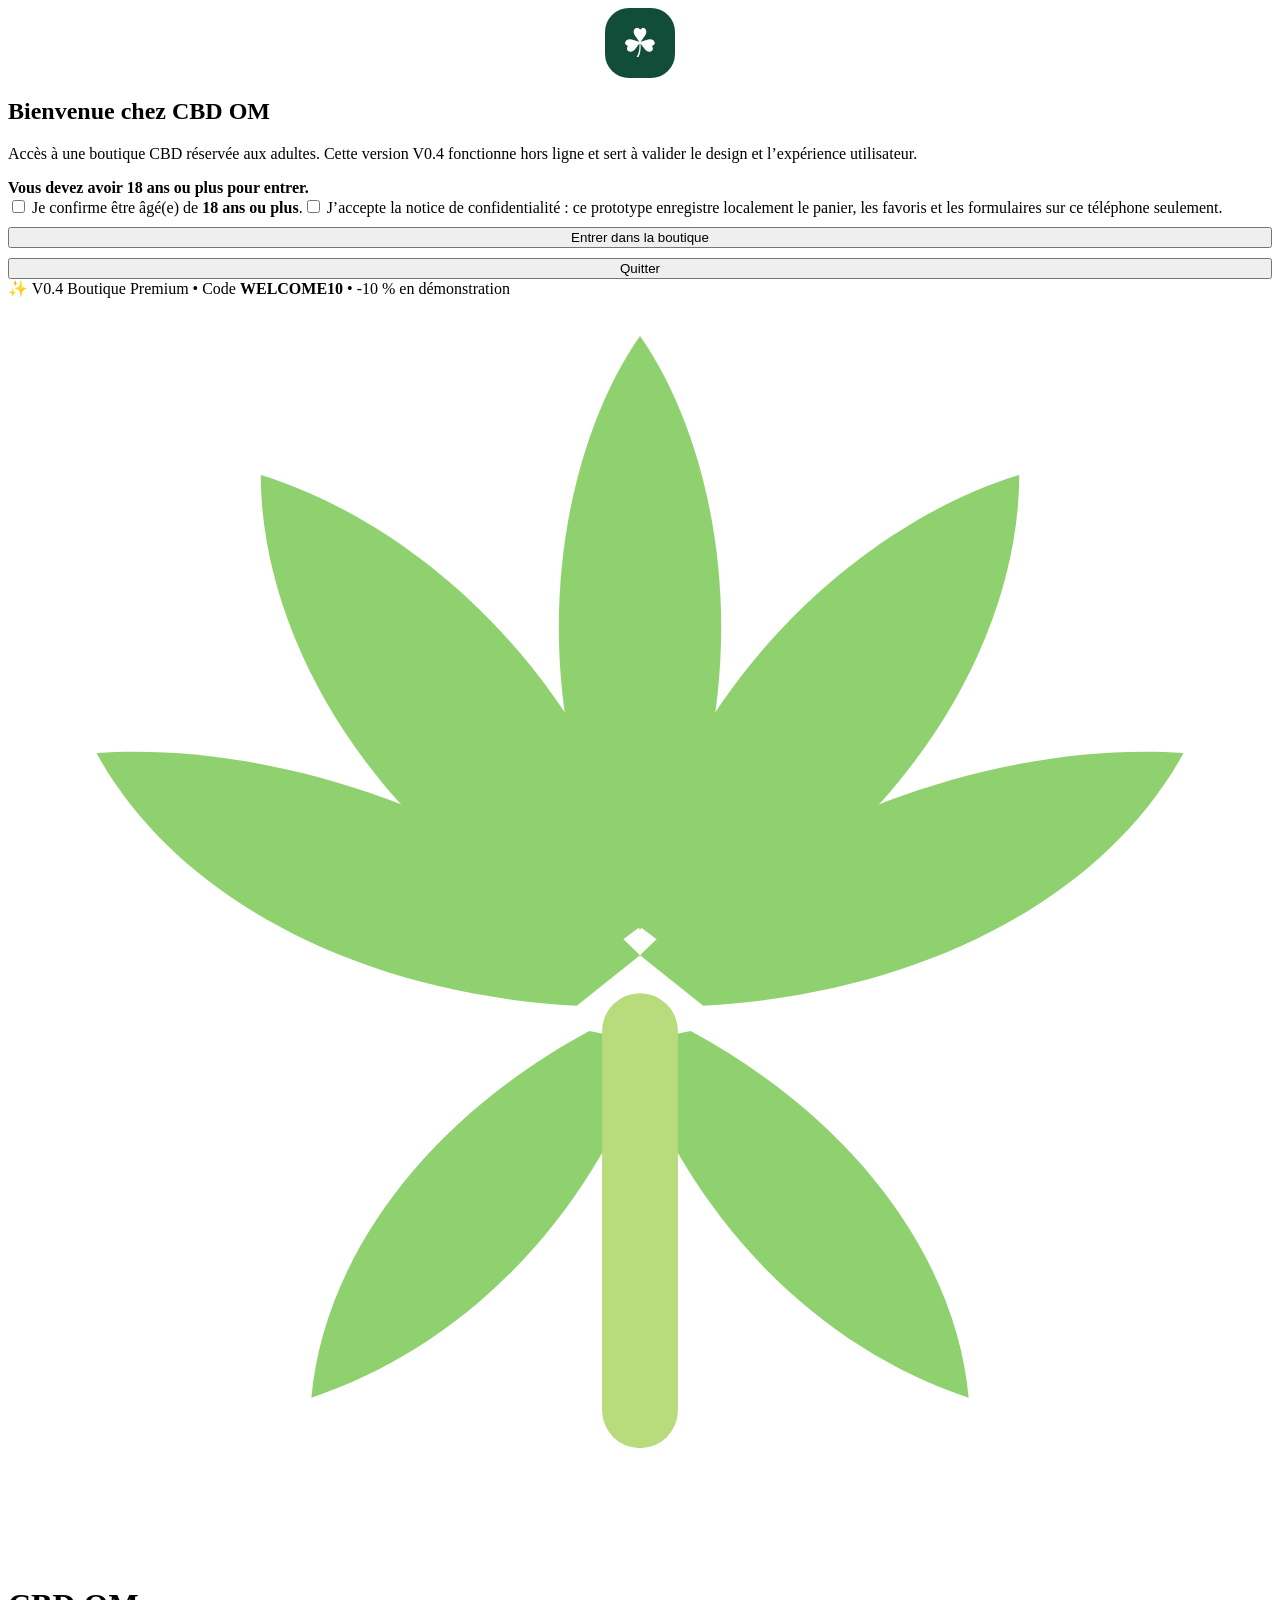
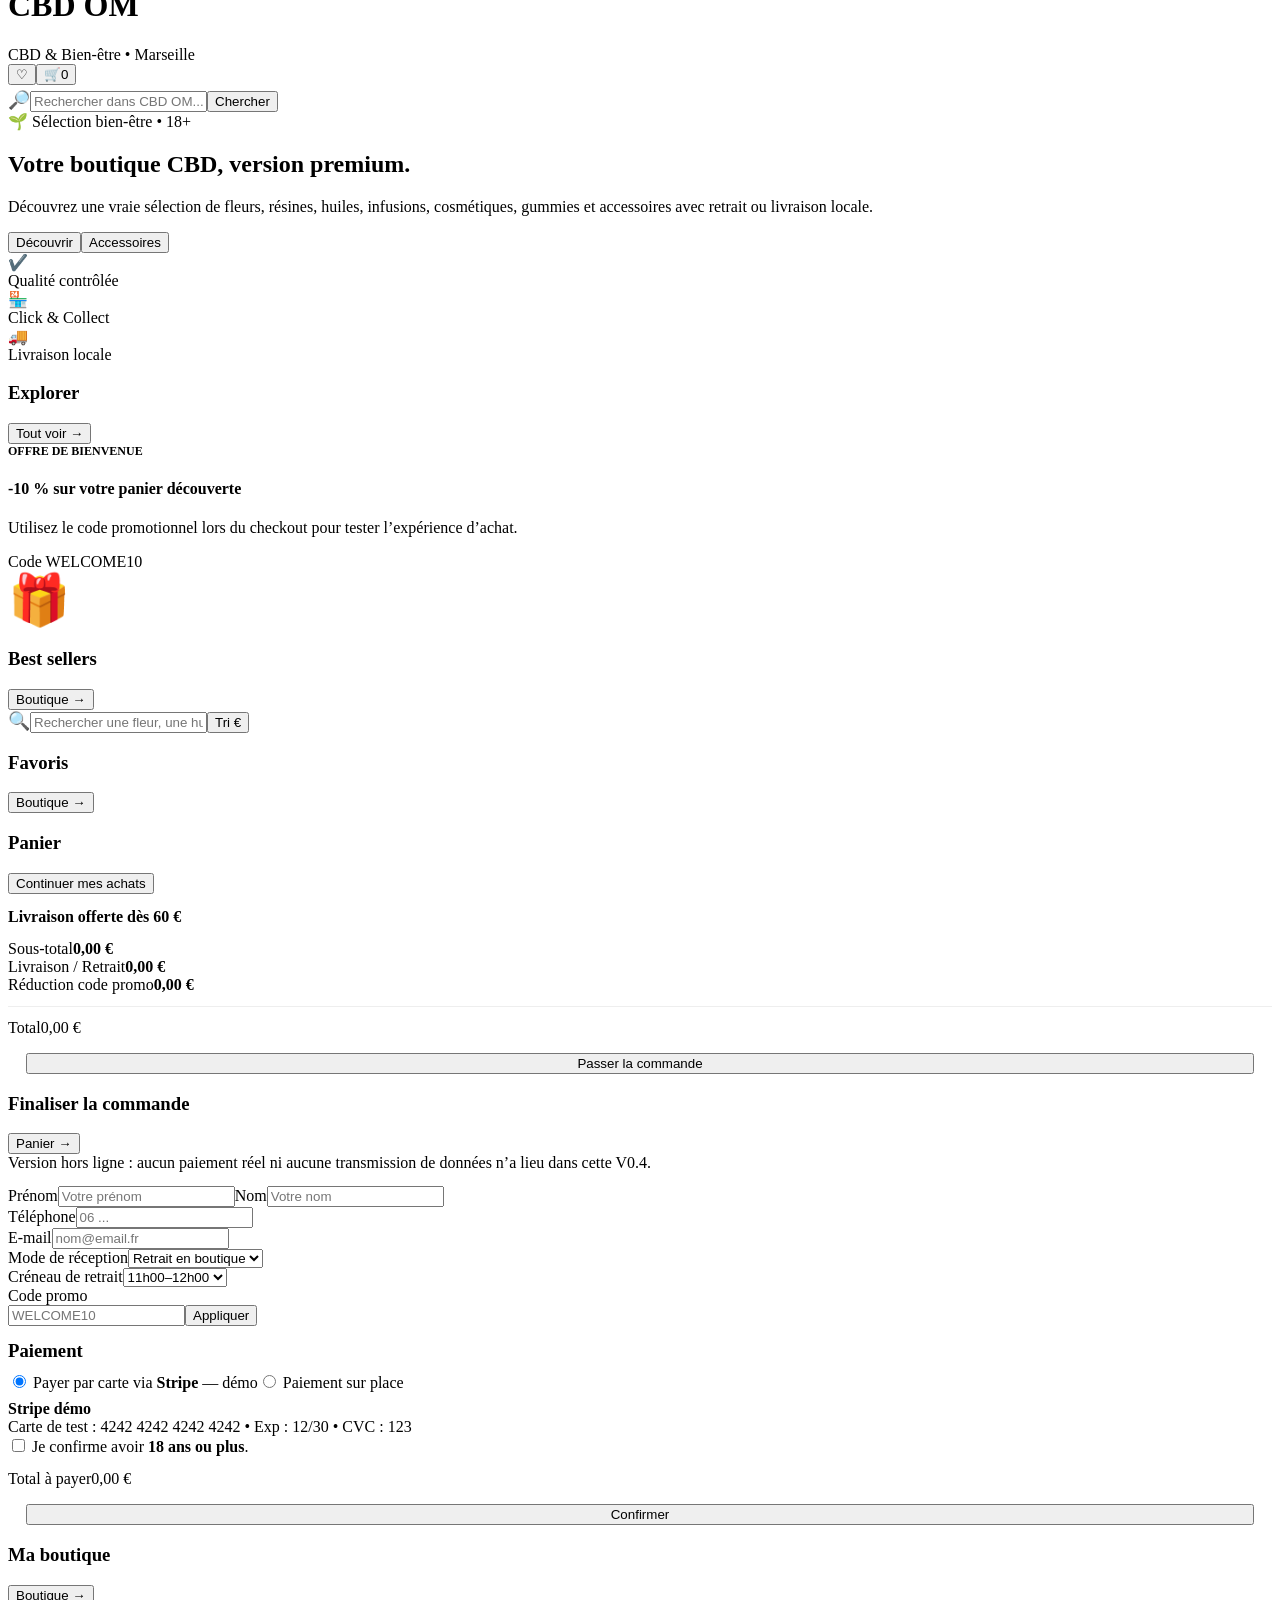
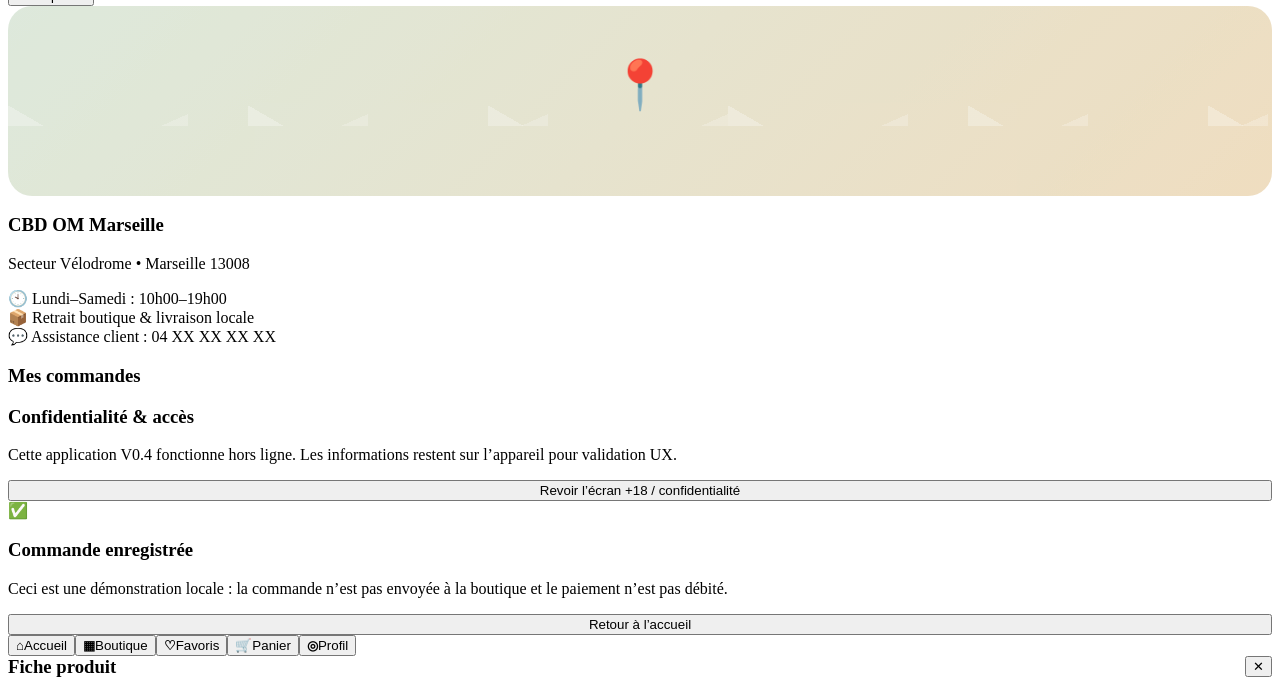
==== commit c334fb40: "Redesign client UI for CBD OM V0.4" ====
--- a/client/src/main/assets/index.html
+++ b/client/src/main/assets/index.html
@@ -1,52 +1,20 @@
-<!doctype html>
-<html lang="fr"><head><meta charset="utf-8"><meta name="viewport" content="width=device-width,initial-scale=1,maximum-scale=1,user-scalable=no"><title>VCBD Client V0.2</title><style>
-:root{--g:#123f31;--g2:#1f6049;--sage:#dfe9df;--cream:#f7f4ed;--sand:#ece4d6;--ink:#17201b;--muted:#6f7872;--line:#e5e0d6;--card:#fff;--gold:#c4a25e;--red:#a54138;--ok:#2e8057;--shadow:0 10px 28px rgba(22,49,38,.09)}*{box-sizing:border-box}html,body{margin:0;background:#eceae5;color:var(--ink);font-family:Inter,ui-sans-serif,system-ui,-apple-system,Segoe UI,Roboto,Arial}button,input,select,textarea{font:inherit}button{cursor:pointer}.app{max-width:560px;margin:auto;min-height:100vh;background:var(--cream);padding-bottom:82px}.topbar{position:sticky;top:0;z-index:40;background:rgba(247,244,237,.96);backdrop-filter:blur(14px);border-bottom:1px solid var(--line)}.head{display:flex;align-items:center;justify-content:space-between;padding:13px 16px}.brand{display:flex;gap:9px;align-items:center}.logo{width:38px;height:38px;border-radius:13px;background:var(--g);color:#fff;display:grid;place-items:center;font-size:22px}.brand strong{font-size:21px;letter-spacing:.5px}.brand small{display:block;color:var(--muted);font-size:10px}.iconbtn{border:0;background:#fff;width:40px;height:40px;border-radius:12px;box-shadow:0 3px 12px #0000000c;position:relative}.count{position:absolute;right:-3px;top:-4px;background:var(--red);color:#fff;border-radius:999px;font-size:10px;min-width:18px;height:18px;display:grid;place-items:center;padding:0 4px}.promo{background:var(--g);color:white;text-align:center;padding:7px;font-size:11px}.content{padding:14px 15px}.hero{background:linear-gradient(135deg,#183f32,#2f6b51 60%,#d0b16e);color:white;border-radius:24px;padding:22px;min-height:210px;position:relative;overflow:hidden;box-shadow:var(--shadow)}.hero:after{content:"🌿";position:absolute;font-size:150px;right:-22px;bottom:-42px;opacity:.17;transform:rotate(-16deg)}.hero h1{font-size:31px;line-height:1.05;margin:18px 0 8px;max-width:310px}.hero p{font-size:13px;opacity:.88;max-width:300px;line-height:1.45}.eyebrow{display:inline-flex;gap:6px;background:#ffffff18;border:1px solid #ffffff35;padding:7px 10px;border-radius:999px;font-size:11px;font-weight:700}.actions{display:flex;gap:8px;margin-top:18px}.btn{border:0;border-radius:13px;padding:12px 15px;font-weight:800;background:var(--g);color:#fff}.hero .btn{background:#fff;color:var(--g)}.btn.secondary{background:var(--sand);color:var(--g)}.btn.full{width:100%}.section{margin-top:22px}.section-title{display:flex;align-items:end;justify-content:space-between;margin-bottom:11px}.section-title h2{margin:0;font-size:20px}.section-title button{border:0;background:none;color:var(--green2);font-weight:700;font-size:12px}.trust{display:grid;grid-template-columns:repeat(3,1fr);gap:7px;margin-top:11px}.trust div{background:white;border:1px solid var(--line);border-radius:14px;text-align:center;padding:10px 6px;font-size:10px;color:#526059}.trust b{display:block;color:var(--g);font-size:16px;margin-bottom:3px}.hscroll{display:flex;gap:9px;overflow:auto;padding:2px 0 6px;scrollbar-width:none}.cat{min-width:92px;background:#fff;border:1px solid var(--line);border-radius:17px;padding:12px 8px;text-align:center;box-shadow:0 3px 12px #00000008}.cat span{font-size:30px;display:block;margin-bottom:6px}.cat b{font-size:11px}.banner{background:linear-gradient(135deg,#f0e2c5,#eef3e9);border:1px solid #dfd7c7;border-radius:19px;padding:16px;display:flex;justify-content:space-between;align-items:center}.banner h3{margin:0 0 5px}.banner p{margin:0;color:var(--muted);font-size:12px}.banner .emoji{font-size:56px}.grid{display:grid;grid-template-columns:1fr 1fr;gap:10px}.product{background:#fff;border:1px solid var(--line);border-radius:19px;overflow:hidden;box-shadow:0 5px 16px #00000009;position:relative}.visual{height:134px;background:linear-gradient(145deg,#edf2ea,#f4e7d3);display:grid;place-items:center;font-size:58px;position:relative}.visual .tag{position:absolute;left:8px;top:8px;background:#fff;color:var(--g);padding:5px 8px;border-radius:999px;font-size:9px;font-weight:800;box-shadow:0 2px 8px #0001}.heart{position:absolute;right:8px;top:8px;border:0;background:#fff;border-radius:50%;width:31px;height:31px;font-size:16px}.info{padding:11px}.info .name{font-weight:850;font-size:13px;line-height:1.25;min-height:33px}.meta{font-size:10px;color:var(--muted);margin:4px 0;min-height:26px}.rating{font-size:10px;color:#8d6c2f}.price-line{display:flex;justify-content:space-between;align-items:center;margin-top:8px}.price{font-weight:900;font-size:14px}.stock{font-size:9px;color:var(--ok);font-weight:700}.add{width:100%;margin-top:9px;background:var(--g);color:#fff;border:0;border-radius:11px;padding:9px;font-weight:800;font-size:11px}.searchbox{display:flex;gap:8px;background:#fff;padding:10px;border:1px solid var(--line);border-radius:16px;box-shadow:0 5px 14px #00000008}.searchbox input{border:0;outline:0;flex:1;background:transparent}.filters{display:flex;gap:7px;overflow:auto;margin:12px 0;scrollbar-width:none}.chip{border:1px solid var(--line);background:#fff;border-radius:999px;padding:8px 11px;white-space:nowrap;font-size:11px;font-weight:700}.chip.active{background:var(--g);color:#fff;border-color:var(--g)}.sort{display:flex;justify-content:space-between;align-items:center;color:var(--muted);font-size:11px;margin-bottom:10px}.sort select{border:1px solid var(--line);background:#fff;border-radius:10px;padding:7px}.view{display:none}.view.active{display:block}.empty{background:#fff;border:1px dashed #cfc8bb;border-radius:18px;padding:28px;text-align:center;color:var(--muted)}.cartitem{display:grid;grid-template-columns:70px 1fr auto;gap:10px;padding:11px 0;border-bottom:1px solid var(--line)}.thumb{width:70px;height:70px;border-radius:14px;background:linear-gradient(145deg,#e9efe7,#f3e2cc);display:grid;place-items:center;font-size:34px}.cartitem b{font-size:12px}.qty{display:flex;gap:6px;align-items:center;margin-top:8px}.qty button{width:27px;height:27px;border-radius:8px;border:1px solid var(--line);background:white}.summary{background:#fff;border:1px solid var(--line);border-radius:18px;padding:14px;margin-top:12px}.sumrow{display:flex;justify-content:space-between;margin:7px 0;font-size:12px}.sumrow.total{font-size:19px;font-weight:900;padding-top:9px;border-top:1px solid var(--line)}.promo-code{display:flex;gap:7px;margin-top:10px}.promo-code input{flex:1;border:1px solid var(--line);border-radius:11px;padding:11px}.formcard{background:#fff;border:1px solid var(--line);border-radius:18px;padding:14px;margin:11px 0}.formcard h3{margin:0 0 8px}.formcard label{display:block;font-size:10px;font-weight:800;margin:9px 0 4px;color:#536058}.formcard input,.formcard select,.formcard textarea{width:100%;border:1px solid #dcd7cc;border-radius:11px;padding:11px;background:#fff}.twocol{display:grid;grid-template-columns:1fr 1fr;gap:8px}.method{display:flex;align-items:flex-start;gap:9px;border:1px solid var(--line);border-radius:13px;padding:11px;margin:8px 0}.method.selected{border-color:#74a489;background:#f1f7f3}.stripe{background:#f7f4ff;border:1px solid #d6cdfd;border-radius:14px;padding:12px}.notice{font-size:11px;line-height:1.4;background:#edf5ef;border-left:4px solid var(--ok);padding:10px;border-radius:10px}.agegate{position:fixed;inset:0;z-index:999;background:radial-gradient(circle at 20% 10%,#2c7558,#0d3025 65%);display:flex;align-items:center;justify-content:center;padding:18px}.gatebox{max-width:430px;width:100%;background:#fff;border-radius:26px;padding:22px;box-shadow:0 25px 90px #0007}.gate-logo{width:70px;height:70px;border-radius:22px;background:var(--g);color:#fff;display:grid;place-items:center;font-size:37px;margin:auto}.gatebox h1{text-align:center;margin:13px 0 5px}.gatebox p{text-align:center;color:var(--muted);font-size:12px}.check{display:flex;gap:10px;align-items:flex-start;font-size:12px;margin:11px 0}.profilecard{background:linear-gradient(135deg,#173e31,#2b654d);color:white;border-radius:21px;padding:18px}.statline{display:grid;grid-template-columns:repeat(3,1fr);gap:7px;margin-top:12px}.statline div{background:#ffffff12;border:1px solid #ffffff24;border-radius:12px;padding:9px;text-align:center;font-size:10px}.ordersmall{background:#fff;border:1px solid var(--line);border-radius:14px;padding:12px;margin:8px 0}.bottom{position:fixed;bottom:0;left:50%;transform:translateX(-50%);width:min(560px,100%);display:grid;grid-template-columns:repeat(5,1fr);background:#fff;border-top:1px solid var(--line);padding:8px 3px 10px;z-index:50}.nav{border:0;background:none;color:#69736d;font-size:9px}.nav .nicon{display:block;font-size:21px;margin-bottom:2px}.nav.active{color:var(--g);font-weight:800}.sheet{position:fixed;inset:0;background:#0006;z-index:200;display:none;align-items:flex-end;justify-content:center}.sheet.open{display:flex}.sheetbox{width:min(560px,100%);max-height:88vh;overflow:auto;background:var(--cream);border-radius:26px 26px 0 0;padding:18px}.sheetvisual{height:235px;border-radius:22px;background:linear-gradient(145deg,#e2ebdf,#f1dfc7);display:grid;place-items:center;font-size:100px;position:relative}.close{position:absolute;right:16px;top:16px;width:38px;height:38px;border:0;border-radius:50%;background:#fff;font-size:18px}.pill{display:inline-block;background:#e6efe7;color:var(--g);padding:6px 9px;border-radius:999px;font-size:10px;font-weight:800}.detailhead{display:flex;justify-content:space-between;gap:10px;align-items:flex-start;margin-top:14px}.detailhead h2{margin:0;font-size:23px}.desc{color:var(--muted);font-size:12px;line-height:1.5}.attributes{display:grid;grid-template-columns:repeat(3,1fr);gap:7px}.attr{background:#fff;border:1px solid var(--line);border-radius:12px;padding:9px;text-align:center;font-size:10px}.attr b{display:block;font-size:12px;margin-bottom:3px}.toast{position:fixed;left:50%;bottom:92px;transform:translateX(-50%) translateY(20px);opacity:0;background:#172c23;color:#fff;padding:11px 15px;border-radius:999px;font-size:11px;z-index:300;transition:.25s}.toast.show{opacity:1;transform:translateX(-50%) translateY(0)}</style></head><body>
-<div id="gate" class="agegate"><div class="gatebox"><div class="gate-logo">🌿</div><h1>Bienvenue chez VCBD</h1><p>Boutique CBD & bien-être. L’accès à ce prototype est réservé aux personnes majeures.</p><div class="notice"><b>Confidentialité :</b> cette V0.2 fonctionne entièrement hors ligne. Les informations saisies restent sur ce téléphone.</div><label class="check"><input id="ageOK" type="checkbox"> <span>Je confirme avoir <b>18 ans ou plus</b>.</span></label><label class="check"><input id="privacyOK" type="checkbox"> <span>J’ai lu et j’accepte la notice de confidentialité du prototype.</span></label><button class="btn full" onclick="enter()">Accéder à la boutique</button><button class="btn secondary full" style="margin-top:8px" onclick="deny()">Je n’ai pas 18 ans</button></div></div>
-<div class="app"><div class="topbar"><div class="promo">✨ V0.2 Boutique • Code <b>WELCOME10</b> : -10 % en démonstration</div><div class="head"><div class="brand"><div class="logo">🌿</div><div><strong>VCBD</strong><small>CBD & Bien-être • Marseille</small></div></div><div style="display:flex;gap:7px"><button class="iconbtn" onclick="showView('favorites')">♡</button><button class="iconbtn" onclick="showView('cart')">🛒<span id="headerCount" class="count">0</span></button></div></div></div><main>
-<section id="home" class="view active content"><div class="hero"><span class="eyebrow">🌱 Sélection bien-être • 18+</span><h1>Votre boutique CBD, simplement.</h1><p>Découvrez nos fleurs, huiles, résines, infusions, cosmétiques et accessoires avec retrait ou livraison locale.</p><div class="actions"><button class="btn" onclick="setCat('Tous');showView('shop')">Découvrir</button><button class="btn secondary" onclick="setCat('Accessoires');showView('shop')">Accessoires</button></div></div><div class="trust"><div><b>✓</b>Qualité contrôlée</div><div><b>🏪</b>Click & Collect</div><div><b>🚚</b>Livraison locale</div></div><div class="section"><div class="section-title"><h2>Explorer</h2><button onclick="showView('shop')">Tout voir →</button></div><div id="homeCats" class="hscroll"></div></div><div class="section"><div class="banner"><div><span class="pill">Nouveau</span><h3>Pack découverte VCBD</h3><p>Une sélection pour découvrir plusieurs univers.</p><button class="btn" style="margin-top:10px;padding:9px 12px" onclick="openProduct(18)">Voir le pack</button></div><div class="emoji">🎁</div></div></div><div class="section"><div class="section-title"><h2>Fleurs populaires</h2><button onclick="setCat('Fleurs');showView('shop')">Voir les fleurs →</button></div><div id="flowerGrid" class="grid"></div></div><div class="section"><div class="section-title"><h2>Accessoires essentiels</h2><button onclick="setCat('Accessoires');showView('shop')">Tout voir →</button></div><div id="accessoryScroll" class="hscroll"></div></div></section>
-<section id="shop" class="view content"><div class="section-title"><h2>La boutique</h2><button onclick="clearFilters()">Réinitialiser</button></div><div class="searchbox"><span>⌕</span><input id="search" placeholder="Rechercher fleur, huile, grinder..." oninput="renderShop()"><button class="iconbtn" style="width:34px;height:34px" onclick="toggleOnlyFav()">♡</button></div><div id="chips" class="filters"></div><div class="sort"><span id="resultCount">0 produits</span><select id="sort" onchange="renderShop()"><option value="popular">Populaires</option><option value="low">Prix croissant</option><option value="high">Prix décroissant</option><option value="name">Nom A–Z</option></select></div><div id="shopGrid" class="grid"></div></section>
-<section id="favorites" class="view content"><div class="section-title"><h2>Mes favoris</h2><button onclick="showView('shop')">Boutique →</button></div><div id="favGrid" class="grid"></div></section>
-<section id="cart" class="view content"><div class="section-title"><h2>Mon panier</h2><button onclick="clearCart()">Vider</button></div><div id="cartList"></div><div class="summary"><div class="promo-code"><input id="promoInput" placeholder="Code promo"><button class="btn secondary" onclick="applyPromo()">Appliquer</button></div><div class="sumrow"><span>Sous-total</span><b id="sub">0,00 €</b></div><div class="sumrow"><span>Remise</span><b id="discount">0,00 €</b></div><div class="sumrow"><span>Frais estimés</span><b id="fee">0,00 €</b></div><div class="sumrow total"><span>Total</span><span id="total">0,00 €</span></div></div><button class="btn full" style="margin-top:11px" onclick="goCheckout()">Passer la commande</button></section>
-<section id="checkout" class="view content"><div class="section-title"><h2>Finaliser</h2><button onclick="showView('cart')">← Panier</button></div><div class="formcard"><h3>1. Vos coordonnées</h3><div class="twocol"><div><label>Prénom</label><input id="first" placeholder="Prénom"></div><div><label>Nom</label><input id="last" placeholder="Nom"></div></div><label>Téléphone</label><input id="phone" placeholder="06 ..."><label>E-mail</label><input id="mail" type="email" placeholder="vous@email.fr"></div><div class="formcard"><h3>2. Réception</h3><label class="method selected"><input type="radio" name="ful" value="pickup" checked onchange="switchFulfillment()"> <span><b>Retrait en boutique</b><br><small>VCBD Marseille 13008 • Gratuit</small></span></label><label class="method"><input type="radio" name="ful" value="delivery" onchange="switchFulfillment()"> <span><b>Livraison locale</b><br><small>Adresse et créneau à préciser</small></span></label><div id="pickupFields"><label>Créneau</label><select id="slot"><option>Aujourd’hui 14h–15h</option><option>Aujourd’hui 15h–16h</option><option>Demain 10h–11h</option></select></div><div id="deliveryFields" style="display:none"><label>Adresse</label><input id="address" placeholder="N° et rue"><div class="twocol"><div><label>Code postal</label><input id="zip" value="13008"></div><div><label>Ville</label><input id="city" value="Marseille"></div></div><label>Instructions</label><textarea id="instructions" rows="3" placeholder="Bâtiment, étage, interphone..."></textarea></div></div><div class="formcard"><h3>3. Paiement</h3><label class="method selected"><input type="radio" name="pay" value="stripe" checked onchange="switchPay()"> <span><b>Carte bancaire • Stripe</b><br><small>Simulation hors ligne</small></span></label><label class="method"><input type="radio" name="pay" value="onsite" onchange="switchPay()"> <span><b>Paiement sur place</b><br><small>Au comptoir lors du retrait</small></span></label><div id="stripeBox" class="stripe"><b>Stripe — mode démonstration</b><p class="desc">Aucune transaction réelle. Carte de test uniquement.</p><label>Numéro de carte</label><input value="4242 4242 4242 4242" readonly><div class="twocol"><input value="12/30" readonly><input value="123" readonly></div></div></div><div class="formcard"><label class="check"><input id="adultCheckout" type="checkbox"> <span>Je confirme être majeur(e) et avoir vérifié ma commande.</span></label><div class="sumrow total"><span>Total</span><span id="checkoutTotal">0,00 €</span></div></div><button class="btn full" onclick="placeOrder()">Confirmer la commande</button></section>
-<section id="profile" class="view content"><div class="profilecard"><div style="display:flex;gap:9px;align-items:center"><div class="logo" style="background:#fff;color:var(--g)">A</div><div><b>Client VCBD</b><div style="font-size:11px;opacity:.8">Profil prototype hors ligne</div></div></div><div class="statline"><div><b id="orderStat">0</b><br>Commandes</div><div><b id="favStat">0</b><br>Favoris</div><div><b>18+</b><br>Validé</div></div></div><div class="section"><h2>Mes dernières commandes</h2><div id="orderHistory"></div></div><div class="section formcard"><h3>La boutique</h3><p class="desc">VCBD • Marseille 13008 • secteur Vélodrome</p><p style="font-size:12px">🕙 Lundi–Samedi : 10h00–19h00<br>📍 Retrait boutique & livraison locale</p></div><div class="formcard"><h3>Confidentialité & majorité</h3><p class="desc">Cette V0.2 ne possède aucune permission Internet. Panier, favoris et commandes de démonstration restent localement sur ce téléphone.</p><button class="btn secondary" onclick="resetGate()">Revoir l’écran +18</button></div></section>
-<section id="success" class="view content"><div class="formcard" style="text-align:center;padding:30px 18px"><div style="font-size:65px">✅</div><h2>Commande enregistrée</h2><p id="successText" class="desc"></p><div class="notice">Prototype hors ligne : rien n’est transmis à la boutique et aucun paiement réel n’est effectué.</div><button class="btn full" style="margin-top:14px" onclick="newOrder()">Retour à l’accueil</button></div></section></main><nav class="bottom"><button class="nav active" data-v="home" onclick="showView('home')"><span class="nicon">⌂</span>Accueil</button><button class="nav" data-v="shop" onclick="showView('shop')"><span class="nicon">▦</span>Boutique</button><button class="nav" data-v="favorites" onclick="showView('favorites')"><span class="nicon">♡</span>Favoris</button><button class="nav" data-v="cart" onclick="showView('cart')"><span class="nicon">🛒</span>Panier</button><button class="nav" data-v="profile" onclick="showView('profile')"><span class="nicon">◎</span>Profil</button></nav></div>
-<div id="sheet" class="sheet" onclick="sheetBackdrop(event)"><div class="sheetbox"><div id="sheetVisual" class="sheetvisual"><button class="close" onclick="closeSheet()">×</button><span id="sheetEmoji">🌿</span></div><div class="detailhead"><div><span id="sheetCat" class="pill"></span><h2 id="sheetName"></h2><div id="sheetRating" class="rating"></div></div><div id="sheetPrice" class="price" style="font-size:21px"></div></div><p id="sheetDesc" class="desc"></p><div id="sheetAttrs" class="attributes"></div><div class="formcard"><label>Format / variante</label><select id="variantSelect"></select><label>Quantité</label><div class="qty"><button onclick="detailQtyChange(-1)">−</button><b id="detailQtyLabel">1</b><button onclick="detailQtyChange(1)">+</button></div></div><button class="btn full" onclick="addCurrent()">Ajouter au panier</button></div></div><div id="toast" class="toast">Ajouté au panier</div>
-<script>
-const categories=[['Tous','✨'],['Fleurs','🌿'],['Résines','🟫'],['Huiles','🧴'],['Infusions','🍵'],['Gummies','🍬'],['Cosmétiques','🫙'],['Accessoires','⚙️']];
-const products=[
-{id:1,n:'Amnesia Haze',cat:'Fleurs',emoji:'🌿',tag:'Best-seller',price:8.9,unit:'/ g',rating:4.8,meta:'CBD 8% • arômes citronnés',desc:'Fleur aromatique aux notes citronnées et boisées. Produit de démonstration pour valider la fiche produit.',attrs:['CBD 8%','Indoor','1–10 g'],vars:['1 g','3 g','5 g','10 g']},
-{id:2,n:'White Widow',cat:'Fleurs',emoji:'🌱',tag:'Premium',price:9.5,unit:'/ g',rating:4.7,meta:'CBD 10% • profil floral',desc:'Variété premium à profil floral et végétal, présentée dans plusieurs formats.',attrs:['CBD 10%','Greenhouse','1–10 g'],vars:['1 g','3 g','5 g','10 g']},
-{id:3,n:'Gelato CBD',cat:'Fleurs',emoji:'🍃',tag:'Nouveau',price:10.9,unit:'/ g',rating:4.9,meta:'CBD 12% • notes douces',desc:'Une variété de démonstration au profil doux et gourmand.',attrs:['CBD 12%','Indoor','1–5 g'],vars:['1 g','3 g','5 g']},
-{id:4,n:'OG Kush CBD',cat:'Fleurs',emoji:'🌿',tag:'Intense',price:9.9,unit:'/ g',rating:4.6,meta:'CBD 9% • boisé',desc:'Profil boisé et végétal, disponible en plusieurs grammages.',attrs:['CBD 9%','Indoor','1–10 g'],vars:['1 g','3 g','5 g','10 g']},
-{id:5,n:'Résine Maroc',cat:'Résines',emoji:'🟫',tag:'Tradition',price:12.9,unit:'/ g',rating:4.7,meta:'Texture souple • 1 g',desc:'Résine CBD de démonstration avec choix de grammage.',attrs:['CBD 18%','Souple','1–5 g'],vars:['1 g','2 g','5 g']},
-{id:6,n:'Résine Black',cat:'Résines',emoji:'⬛',tag:'Concentré',price:14.9,unit:'/ g',rating:4.8,meta:'CBD 22% • texture dense',desc:'Produit fictif pour valider les catégories et variantes.',attrs:['CBD 22%','Dense','1–5 g'],vars:['1 g','2 g','5 g']},
-{id:7,n:'Huile CBD 10%',cat:'Huiles',emoji:'🧴',tag:'Équilibre',price:29.9,unit:'',rating:4.8,meta:'Spectre complet • 10 ml',desc:'Huile CBD 10% en flacon compte-gouttes.',attrs:['10% CBD','10 ml','Sub-lingual'],vars:['10 ml']},
-{id:8,n:'Huile CBD 20%',cat:'Huiles',emoji:'🧴',tag:'Forte',price:44.9,unit:'',rating:4.7,meta:'Spectre complet • 10 ml',desc:'Concentration supérieure, présentée ici pour l’ergonomie produit.',attrs:['20% CBD','10 ml','Premium'],vars:['10 ml']},
-{id:9,n:'Infusion Nuit Calme',cat:'Infusions',emoji:'🍵',tag:'Sommeil',price:12.9,unit:'',rating:4.9,meta:'Chanvre • camomille • verveine',desc:'Mélange de plantes en sachet, parfait pour tester la présentation alimentaire.',attrs:['20 sachets','Sans théine','Plantes'],vars:['Boîte 20 sachets']},
-{id:10,n:'Infusion Relax',cat:'Infusions',emoji:'🫖',tag:'Relax',price:10.9,unit:'',rating:4.6,meta:'Chanvre • menthe • mélisse',desc:'Infusion bien-être aux plantes.',attrs:['20 sachets','Plantes','Soir'],vars:['Boîte 20 sachets']},
-{id:11,n:'Gummies Zen',cat:'Gummies',emoji:'🍬',tag:'Détente',price:18.9,unit:'',rating:4.5,meta:'20 gummies • fruits rouges',desc:'Bonbons gélifiés de démonstration pour le catalogue.',attrs:['x20','Fruits rouges','Dose unitaire'],vars:['Boîte x20']},
-{id:12,n:'Baume Relaxant',cat:'Cosmétiques',emoji:'🫙',tag:'Bien-être',price:24.9,unit:'',rating:4.8,meta:'CBD 5% • 30 ml',desc:'Baume cosmétique à appliquer localement.',attrs:['30 ml','CBD 5%','Cosmétique'],vars:['30 ml']},
-{id:13,n:'Grinder aluminium VCBD',cat:'Accessoires',emoji:'⚙️',tag:'Accessoire',price:14.9,unit:'',rating:4.9,meta:'4 parties • aluminium',desc:'Grinder premium compact avec récupérateur.',attrs:['Ø 50 mm','4 parties','Aluminium'],vars:['Noir','Vert','Argent']},
-{id:14,n:'Tips & filtres carton',cat:'Accessoires',emoji:'📄',tag:'Essentiel',price:2.5,unit:'',rating:4.6,meta:'Carnet • 50 filtres',desc:'Filtres carton prédécoupés en carnet.',attrs:['x50','Carton','Compact'],vars:['1 carnet','Pack x3']},
-{id:15,n:'Cônes pré-roulés',cat:'Accessoires',emoji:'📐',tag:'Pratique',price:3.9,unit:'',rating:4.5,meta:'Pack de 6 cônes',desc:'Cônes préformés pour démonstration catalogue.',attrs:['x6','Papier','Préformé'],vars:['Pack x6','Pack x12']},
-{id:16,n:'Boîte hermétique',cat:'Accessoires',emoji:'🧰',tag:'Conservation',price:9.9,unit:'',rating:4.8,meta:'Anti-odeur • compacte',desc:'Petite boîte de conservation hermétique.',attrs:['Hermétique','Compacte','Réutilisable'],vars:['Petit','Moyen']},
-{id:17,n:'Plateau VCBD',cat:'Accessoires',emoji:'▭',tag:'Design',price:12.9,unit:'',rating:4.7,meta:'Métal • 18 × 14 cm',desc:'Plateau métallique aux couleurs VCBD.',attrs:['18×14 cm','Métal','Logo VCBD'],vars:['Vert','Beige']},
-{id:18,n:'Pack découverte VCBD',cat:'Tous',emoji:'🎁',tag:'Pack',price:39.9,unit:'',rating:4.9,meta:'Sélection découverte',desc:'Pack fictif regroupant plusieurs références pour démontrer les bundles.',attrs:['Pack','Découverte','Économie'],vars:['Pack Standard']}
-];
-let cart=JSON.parse(localStorage.getItem('vcbd2_cart')||'{}');let favorites=new Set(JSON.parse(localStorage.getItem('vcbd2_favs')||'[]'));let orders=JSON.parse(localStorage.getItem('vcbd2_orders')||'[]');let activeCat='Tous',favOnly=false,current=null,currentQty=1,promo=localStorage.getItem('vcbd2_promo')||'';
-function money(x){return Number(x).toFixed(2).replace('.',',')+' €'}function save(){localStorage.setItem('vcbd2_cart',JSON.stringify(cart));localStorage.setItem('vcbd2_favs',JSON.stringify([...favorites]));localStorage.setItem('vcbd2_orders',JSON.stringify(orders));updateCounts()}
-function productCard(p){const fav=favorites.has(p.id);return `<div class="product"><div class="visual" onclick="openProduct(${p.id})"><span class="tag">${p.tag}</span><button class="heart" onclick="event.stopPropagation();toggleFav(${p.id})">${fav?'♥':'♡'}</button>${p.emoji}</div><div class="info"><div class="name">${p.n}</div><div class="rating">★ ${p.rating.toFixed(1)}</div><div class="meta">${p.meta}</div><div class="price-line"><span class="price">${money(p.price)} ${p.unit}</span><span class="stock">● En stock</span></div><button class="add" onclick="quickAdd(${p.id})">＋ Ajouter</button></div></div>`}
-function homeCategory(c){return `<button class="cat" onclick="setCat('${c[0]}');showView('shop')"><span>${c[1]}</span><b>${c[0]}</b></button>`}function renderHome(){homeCats.innerHTML=categories.filter(c=>c[0]!=='Tous').map(homeCategory).join('');flowerGrid.innerHTML=products.filter(p=>p.cat==='Fleurs').slice(0,4).map(productCard).join('');accessoryScroll.innerHTML=products.filter(p=>p.cat==='Accessoires').map(p=>`<div style="min-width:155px">${productCard(p)}</div>`).join('')}
-function renderChips(){chips.innerHTML=categories.map(c=>`<button class="chip ${activeCat===c[0]?'active':''}" onclick="setCat('${c[0]}')">${c[1]} ${c[0]}</button>`).join('')}function setCat(cat){activeCat=cat;favOnly=false;renderChips();renderShop()}function clearFilters(){activeCat='Tous';favOnly=false;search.value='';sort.value='popular';renderChips();renderShop()}function toggleOnlyFav(){favOnly=!favOnly;renderShop()}
-function renderShop(){let arr=products.filter(p=>(activeCat==='Tous'||p.cat===activeCat||p.id===18));const q=(search&&search.value||'').toLowerCase().trim();if(q)arr=arr.filter(p=>(p.n+' '+p.cat+' '+p.meta).toLowerCase().includes(q));if(favOnly)arr=arr.filter(p=>favorites.has(p.id));const s=sort&&sort.value||'popular';if(s==='low')arr.sort((a,b)=>a.price-b.price);if(s==='high')arr.sort((a,b)=>b.price-a.price);if(s==='name')arr.sort((a,b)=>a.n.localeCompare(b.n));resultCount.textContent=arr.length+' produit'+(arr.length>1?'s':'');shopGrid.innerHTML=arr.length?arr.map(productCard).join(''):'<div class="empty" style="grid-column:1/-1">Aucun produit avec ces filtres.</div>';renderChips()}
-function renderFavs(){const arr=products.filter(p=>favorites.has(p.id));favGrid.innerHTML=arr.length?arr.map(productCard).join(''):'<div class="empty" style="grid-column:1/-1">Aucun favori pour le moment.<br><br><button class="btn" onclick="showView(\'shop\')">Découvrir la boutique</button></div>'}
-function toggleFav(id){favorites.has(id)?favorites.delete(id):favorites.add(id);save();renderHome();renderShop();renderFavs();toastMsg(favorites.has(id)?'Ajouté aux favoris':'Retiré des favoris')}function itemKey(id,variant){return id+'|'+variant}function quickAdd(id){const p=products.find(x=>x.id===id),v=p.vars[0],k=itemKey(id,v);cart[k]=cart[k]||{id,variant:v,qty:0};cart[k].qty++;save();renderCart();toastMsg('Ajouté au panier')}
-function openProduct(id){current=products.find(p=>p.id===id);currentQty=1;sheetEmoji.textContent=current.emoji;sheetCat.textContent=current.cat;sheetName.textContent=current.n;sheetRating.textContent='★ '+current.rating.toFixed(1)+' • En stock';sheetPrice.textContent=money(current.price)+' '+current.unit;sheetDesc.textContent=current.desc;sheetAttrs.innerHTML=current.attrs.map(a=>`<div class="attr"><b>${a}</b><span>Info</span></div>`).join('');variantSelect.innerHTML=current.vars.map(v=>`<option>${v}</option>`).join('');detailQtyLabel.textContent='1';sheet.classList.add('open')}function closeSheet(){sheet.classList.remove('open')}function sheetBackdrop(e){if(e.target===sheet)closeSheet()}function detailQtyChange(d){currentQty=Math.max(1,currentQty+d);detailQtyLabel.textContent=currentQty}function addCurrent(){if(!current)return;const v=variantSelect.value,k=itemKey(current.id,v);cart[k]=cart[k]||{id:current.id,variant:v,qty:0};cart[k].qty+=currentQty;save();renderCart();closeSheet();toastMsg('Ajouté au panier')}
-function cartRows(){return Object.entries(cart).map(([k,it])=>({k,it,p:products.find(x=>x.id===it.id)})).filter(x=>x.p)}function renderCart(){const rows=cartRows();cartList.innerHTML=rows.length?rows.map(({k,it,p})=>`<div class="cartitem"><div class="thumb">${p.emoji}</div><div><b>${p.n}</b><div class="meta">${it.variant}</div><div class="qty"><button onclick="changeQty('${k}',-1)">−</button><b>${it.qty}</b><button onclick="changeQty('${k}',1)">+</button><button style="margin-left:5px" onclick="removeItem('${k}')">🗑</button></div></div><b>${money(p.price*it.qty)}</b></div>`).join(''):'<div class="empty">Votre panier est vide.<br><br><button class="btn" onclick="showView(\'shop\')">Voir les produits</button></div>';updateTotals()}function changeQty(k,d){if(!cart[k])return;cart[k].qty+=d;if(cart[k].qty<=0)delete cart[k];save();renderCart()}function removeItem(k){delete cart[k];save();renderCart()}function clearCart(){cart={};save();renderCart()}function subtotal(){return cartRows().reduce((s,x)=>s+x.p.price*x.it.qty,0)}function isDelivery(){return document.querySelector('input[name="ful"]:checked')?.value==='delivery'}
-function updateTotals(){const s=subtotal(),disc=promo==='WELCOME10'?s*.10:0,feeValue=isDelivery()&&s>0?4.9:0,t=Math.max(0,s-disc+feeValue);sub.textContent=money(s);discount.textContent=disc?'- '+money(disc):money(0);document.getElementById('fee').textContent=feeValue?money(feeValue):'Gratuit';total.textContent=money(t);checkoutTotal.textContent=money(t);return t}function applyPromo(){promo=promoInput.value.trim().toUpperCase();if(promo==='WELCOME10'){localStorage.setItem('vcbd2_promo',promo);toastMsg('Code WELCOME10 appliqué')}else{promo='';localStorage.removeItem('vcbd2_promo');toastMsg('Code non reconnu')}updateTotals()}function goCheckout(){if(!cartRows().length){toastMsg('Votre panier est vide');return}showView('checkout');updateTotals()}
-function switchFulfillment(){const del=isDelivery();deliveryFields.style.display=del?'block':'none';pickupFields.style.display=del?'none':'block';document.querySelectorAll('input[name="ful"]').forEach(i=>i.closest('.method').classList.toggle('selected',i.checked));updateTotals()}function switchPay(){const v=document.querySelector('input[name="pay"]:checked').value;stripeBox.style.display=v==='stripe'?'block':'none';document.querySelectorAll('input[name="pay"]').forEach(i=>i.closest('.method').classList.toggle('selected',i.checked))}
-function placeOrder(){if(!first.value.trim()||!last.value.trim()||!phone.value.trim()){toastMsg('Complétez vos coordonnées');return}if(isDelivery()&&(!address.value.trim()||!zip.value.trim()||!city.value.trim())){toastMsg('Complétez l’adresse de livraison');return}if(!adultCheckout.checked){toastMsg('Confirmez votre majorité');return}const totalValue=updateTotals(),ref='VC'+String(Date.now()).slice(-6);orders.unshift({ref,date:new Date().toLocaleDateString('fr-FR'),total:totalValue,mode:isDelivery()?'Livraison':'Retrait',items:cartRows().reduce((n,x)=>n+x.it.qty,0)});successText.textContent=`Commande ${ref} • ${money(totalValue)} • ${isDelivery()?'Livraison locale':'Retrait boutique'}`;cart={};promo='';localStorage.removeItem('vcbd2_promo');save();renderCart();renderProfile();showView('success')}function newOrder(){showView('home')}
-function updateCounts(){const n=cartRows().reduce((s,x)=>s+x.it.qty,0);headerCount.textContent=n;headerCount.style.display=n?'grid':'none';favStat.textContent=favorites.size;orderStat.textContent=orders.length}function renderProfile(){orderHistory.innerHTML=orders.length?orders.slice(0,5).map(o=>`<div class="ordersmall"><div class="price-line"><b>${o.ref}</b><b>${money(o.total)}</b></div><div class="meta">${o.date} • ${o.items} article(s) • ${o.mode}</div></div>`).join(''):'<div class="empty">Aucune commande de démonstration.</div>';updateCounts()}
-function showView(id){document.querySelectorAll('.view').forEach(v=>v.classList.remove('active'));document.getElementById(id).classList.add('active');document.querySelectorAll('.nav').forEach(n=>n.classList.toggle('active',n.dataset.v===id));if(id==='shop')renderShop();if(id==='favorites')renderFavs();if(id==='cart')renderCart();if(id==='profile')renderProfile();scrollTo(0,0)}function enter(){if(!ageOK.checked||!privacyOK.checked){toastMsg('Confirmez majorité et confidentialité');return}localStorage.setItem('vcbd2_gate','1');gate.style.display='none'}function deny(){gate.innerHTML='<div class="gatebox" style="text-align:center"><div style="font-size:60px">🔒</div><h1>Accès non autorisé</h1><p>Cette application est réservée aux adultes.</p></div>'}function resetGate(){localStorage.removeItem('vcbd2_gate');gate.style.display='flex';ageOK.checked=false;privacyOK.checked=false}function toastMsg(t){toast.textContent=t;toast.classList.add('show');clearTimeout(window._tt);window._tt=setTimeout(()=>toast.classList.remove('show'),1600)}
-if(localStorage.getItem('vcbd2_gate')==='1')gate.style.display='none';renderHome();renderChips();renderShop();renderFavs();renderCart();renderProfile();if(promo){promoInput.value=promo;updateTotals()}
-</script></body></html>+<!doctype html><html lang="fr"><head><meta charset="utf-8"><meta name="viewport" content="width=device-width,initial-scale=1,viewport-fit=cover,user-scalable=no"><title>CBD OM Client V0.4</title><link rel="stylesheet" href="styles.css"></head><body>
+<div class="gate" id="ageGate"><div class="gateBox"><div style="text-align:center"><span style="display:inline-flex;width:70px;height:70px;border-radius:24px;background:#114d39;align-items:center;justify-content:center;color:#fff;font-size:40px">☘</span></div><h2>Bienvenue chez CBD OM</h2><p class="muted">Accès à une boutique CBD réservée aux adultes. Cette version V0.4 fonctionne hors ligne et sert à valider le design et l’expérience utilisateur.</p><div class="notice warn"><b>Vous devez avoir 18 ans ou plus pour entrer.</b></div><label class="check"><input id="chkAge" type="checkbox"> <span>Je confirme être âgé(e) de <b>18 ans ou plus</b>.</span></label><label class="check"><input id="chkPrivacy" type="checkbox"> <span>J’accepte la notice de confidentialité : ce prototype enregistre localement le panier, les favoris et les formulaires sur ce téléphone seulement.</span></label><button class="btn dark" style="width:100%;margin-top:10px" onclick="enterApp()">Entrer dans la boutique</button><button class="btn secondary" style="width:100%;margin-top:10px" onclick="denyApp()">Quitter</button></div></div>
+<div class="app">
+<div class="topTicker">✨ V0.4 Boutique Premium • Code <b>WELCOME10</b> • -10 % en démonstration</div>
+<header class="header"><div class="brand"><div class="logo" aria-label="Logo CBD OM"><svg viewBox="0 0 100 100" role="img"><g fill="#8fd16e"><path d="M50 50 C40 33 43 13 50 3 C57 13 60 33 50 50Z"/><path d="M47 52 C29 43 20 27 20 14 C33 18 47 31 51 49Z"/><path d="M53 52 C71 43 80 27 80 14 C67 18 53 31 49 49Z"/><path d="M45 56 C27 55 13 47 7 36 C21 35 39 41 50 52Z"/><path d="M55 56 C73 55 87 47 93 36 C79 35 61 41 50 52Z"/><path d="M46 58 C33 65 25 76 24 87 C36 83 46 73 51 59Z"/><path d="M54 58 C67 65 75 76 76 87 C64 83 54 73 49 59Z"/><rect x="47" y="55" width="6" height="36" rx="3" fill="#b8dc7c"/></g></svg></div><div><h1>CBD OM</h1><div class="sub">CBD & Bien-être • Marseille</div></div></div><div class="actions"><button class="iconBtn" onclick="showView('favorites')">♡</button><button class="iconBtn" onclick="showView('cart')">🛒<span class="notif" id="cartBadge">0</span></button></div></header>
+<div class="searchWrap" style="margin-top:4px"><div class="searchBox"><span style="font-size:18px">🔎</span><input id="homeSearch" placeholder="Rechercher dans CBD OM..." onkeydown="if(event.key==='Enter'){searchInput.value=this.value;showView('shop');renderShop()}"><button class="chip" onclick="searchInput.value=homeSearch.value;showView('shop');renderShop()">Chercher</button></div></div>
+<main>
+<section id="home" class="view active"><div class="hero"><div class="pill">🌱 Sélection bien-être • 18+</div><h2>Votre boutique CBD, version premium.</h2><p>Découvrez une vraie sélection de fleurs, résines, huiles, infusions, cosmétiques, gummies et accessoires avec retrait ou livraison locale.</p><div class="heroBtns"><button class="btn primary" onclick="showView('shop')">Découvrir</button><button class="btn secondary" onclick="focusCategory('Accessoires')">Accessoires</button></div></div><div class="services"><div class="servicesGrid"><div class="smallCard"><div>✔️</div><div class="caption">Qualité contrôlée</div></div><div class="smallCard"><div>🏪</div><div class="caption">Click & Collect</div></div><div class="smallCard"><div>🚚</div><div class="caption">Livraison locale</div></div></div></div><section class="explore"><div class="sectionHead"><h3>Explorer</h3><button onclick="showView('shop')">Tout voir →</button></div><div id="catRow" class="scrollRow"></div></section><section class="section"><div class="promo"><div class="promoLine"><div><div class="muted" style="font-weight:800;font-size:12px">OFFRE DE BIENVENUE</div><h4>-10 % sur votre panier découverte</h4><p>Utilisez le code promotionnel lors du checkout pour tester l’expérience d’achat.</p><div class="promoCode">Code WELCOME10</div></div><div style="font-size:50px">🎁</div></div></div></section><section class="section"><div class="sectionHead"><h3>Best sellers</h3><button onclick="showView('shop')">Boutique →</button></div><div id="bestGrid" class="grid" style="padding:0"></div></section><section class="section" id="recentSection" style="display:none"><div class="sectionHead"><h3>Vu récemment</h3><button onclick="showView('shop')">Explorer →</button></div><div id="recentViewed" class="recentWrap"></div></section></section>
+<section id="shop" class="view"><div class="searchWrap"><div class="searchBox"><span style="font-size:18px">🔍</span><input id="searchInput" placeholder="Rechercher une fleur, une huile, un accessoire..." oninput="renderShop()"><button class="chip" onclick="sortMode=(sortMode==='asc'?'desc':'asc');renderShop()">Tri €</button></div></div><div id="chipRow" class="chips"></div><div id="shopGrid" class="grid"></div></section>
+<section id="favorites" class="view"><div class="section"><div class="sectionHead"><h3>Favoris</h3><button onclick="showView('shop')">Boutique →</button></div><div class="panel" id="favList"></div></div></section>
+<section id="cart" class="view"><div class="section"><div class="sectionHead"><h3>Panier</h3><button onclick="showView('shop')">Continuer mes achats</button></div><div class="panel" id="cartList"></div><div class="panel" style="margin-top:14px"><div style="font-weight:800;margin-bottom:8px">Livraison offerte dès 60 €</div><div class="progress"><span id="deliveryProgress" style="width:0%"></span></div><div id="deliveryHint" class="muted" style="font-size:12px;margin-top:7px"></div></div><div class="panel" style="margin-top:14px"><div class="totalRow"><span>Sous-total</span><b id="subTotal">0,00 €</b></div><div class="totalRow"><span>Livraison / Retrait</span><b id="feeTotal">0,00 €</b></div><div class="totalRow"><span>Réduction code promo</span><b id="promoTotal">0,00 €</b></div><hr style="border:none;border-top:1px solid #eee;margin:12px 0"><div class="totalRow grand"><span>Total</span><span id="grandTotal">0,00 €</span></div></div><button class="btn dark" style="width:calc(100% - 36px);margin:16px 18px 0" onclick="showView('checkout')">Passer la commande</button></div></section>
+<section id="checkout" class="view"><div class="section"><div class="sectionHead"><h3>Finaliser la commande</h3><button onclick="showView('cart')">Panier →</button></div><div class="notice">Version hors ligne : aucun paiement réel ni aucune transmission de données n’a lieu dans cette V0.4.</div><div class="panel form" style="margin-top:14px"><label>Prénom</label><input id="firstName" placeholder="Votre prénom"><label>Nom</label><input id="lastName" placeholder="Votre nom"><div class="inline"><div><label>Téléphone</label><input id="phone" placeholder="06 ..."></div><div><label>E-mail</label><input id="email" placeholder="nom@email.fr"></div></div><label>Mode de réception</label><select id="fulfillment" onchange="updateTotals();toggleFulfillment()"><option value="pickup">Retrait en boutique</option><option value="delivery">Livraison locale</option></select><div id="pickupBlock"><label>Créneau de retrait</label><select id="slot"><option>11h00–12h00</option><option>14h00–15h00</option><option>16h00–17h00</option><option>18h00–19h00</option></select></div><div id="deliveryBlock" style="display:none"><label>Adresse</label><input id="address" placeholder="Numéro et rue"><div class="inline"><div><label>Code postal</label><input id="zip" value="13008"></div><div><label>Ville</label><input id="city" value="Marseille"></div></div><label>Instructions de livraison</label><textarea id="instructions" rows="3" placeholder="Bâtiment, étage, interphone, etc."></textarea></div><label>Code promo</label><div class="inline"><input id="promoCode" placeholder="WELCOME10"><button class="btn secondary" type="button" onclick="applyPromo()">Appliquer</button></div></div><div class="panel form" style="margin-top:14px"><h3 style="margin:0 0 10px">Paiement</h3><label class="check"><input type="radio" checked name="pay" value="stripe" onchange="toggleStripe()"> <span>Payer par carte via <b>Stripe</b> — démo</span></label><label class="check"><input type="radio" name="pay" value="onsite" onchange="toggleStripe()"> <span>Paiement sur place</span></label><div id="stripeBox" class="notice" style="margin-top:8px"><b>Stripe démo</b><br>Carte de test : 4242 4242 4242 4242 • Exp : 12/30 • CVC : 123</div><label class="check"><input id="confirmAge" type="checkbox"> <span>Je confirme avoir <b>18 ans ou plus</b>.</span></label></div><div class="panel" style="margin-top:14px"><div class="totalRow grand"><span>Total à payer</span><span id="checkoutTotal">0,00 €</span></div></div><button class="btn dark" style="width:calc(100% - 36px);margin:16px 18px 0" onclick="placeOrder()">Confirmer</button></div></section>
+<section id="profile" class="view"><div class="section"><div class="sectionHead"><h3>Ma boutique</h3><button onclick="showView('shop')">Boutique →</button></div><div class="panel"><div style="height:190px;border-radius:24px;background:linear-gradient(135deg,#dde9dc,#efddc0);position:relative;overflow:hidden"><div style="position:absolute;left:50%;top:42%;transform:translate(-50%,-50%);font-size:48px">📍</div><div style="position:absolute;inset:0;background-image:linear-gradient(30deg,rgba(255,255,255,.45) 8%,transparent 8%),linear-gradient(-24deg,rgba(255,255,255,.35) 6%,transparent 6%);background-size:240px 120px,180px 120px;opacity:.65"></div></div><h3>CBD OM Marseille</h3><p class="muted">Secteur Vélodrome • Marseille 13008</p><p>🕙 Lundi–Samedi : 10h00–19h00<br>📦 Retrait boutique & livraison locale<br>💬 Assistance client : 04 XX XX XX XX</p></div><div class="panel" style="margin-top:14px"><h3>Mes commandes</h3><div id="orderHistory"></div></div><div class="panel" style="margin-top:14px"><h3>Confidentialité & accès</h3><p class="muted">Cette application V0.4 fonctionne hors ligne. Les informations restent sur l’appareil pour validation UX.</p><button class="btn secondary" style="width:100%" onclick="resetGate()">Revoir l’écran +18 / confidentialité</button></div></div></section>
+<section id="success" class="view"><div class="section"><div class="panel orderDone"><div class="big">✅</div><h3>Commande enregistrée</h3><p id="successText"></p><p class="muted">Ceci est une démonstration locale : la commande n’est pas envoyée à la boutique et le paiement n’est pas débité.</p><button class="btn dark" style="width:100%" onclick="afterOrder()">Retour à l’accueil</button></div></div></section>
+<div class="bottomSpacer"></div>
+</main>
+<nav class="bottomNav"><button class="navBtn active" data-v="home" onclick="showView('home')"><b>⌂</b>Accueil</button><button class="navBtn" data-v="shop" onclick="showView('shop')"><b>▦</b>Boutique</button><button class="navBtn" data-v="favorites" onclick="showView('favorites')"><b>♡</b>Favoris</button><button class="navBtn" data-v="cart" onclick="showView('cart')"><b>🛒</b>Panier</button><button class="navBtn" data-v="profile" onclick="showView('profile')"><b>◎</b>Profil</button></nav>
+</div>
+<div class="modal" id="productModal"><div class="sheet"><div style="display:flex;justify-content:space-between;align-items:center;margin-bottom:12px"><h3 style="margin:0">Fiche produit</h3><button class="topClose" onclick="closeModal()">✕</button></div><div id="modalContent"></div></div></div>
+<script src="app.js"></script></body></html>
